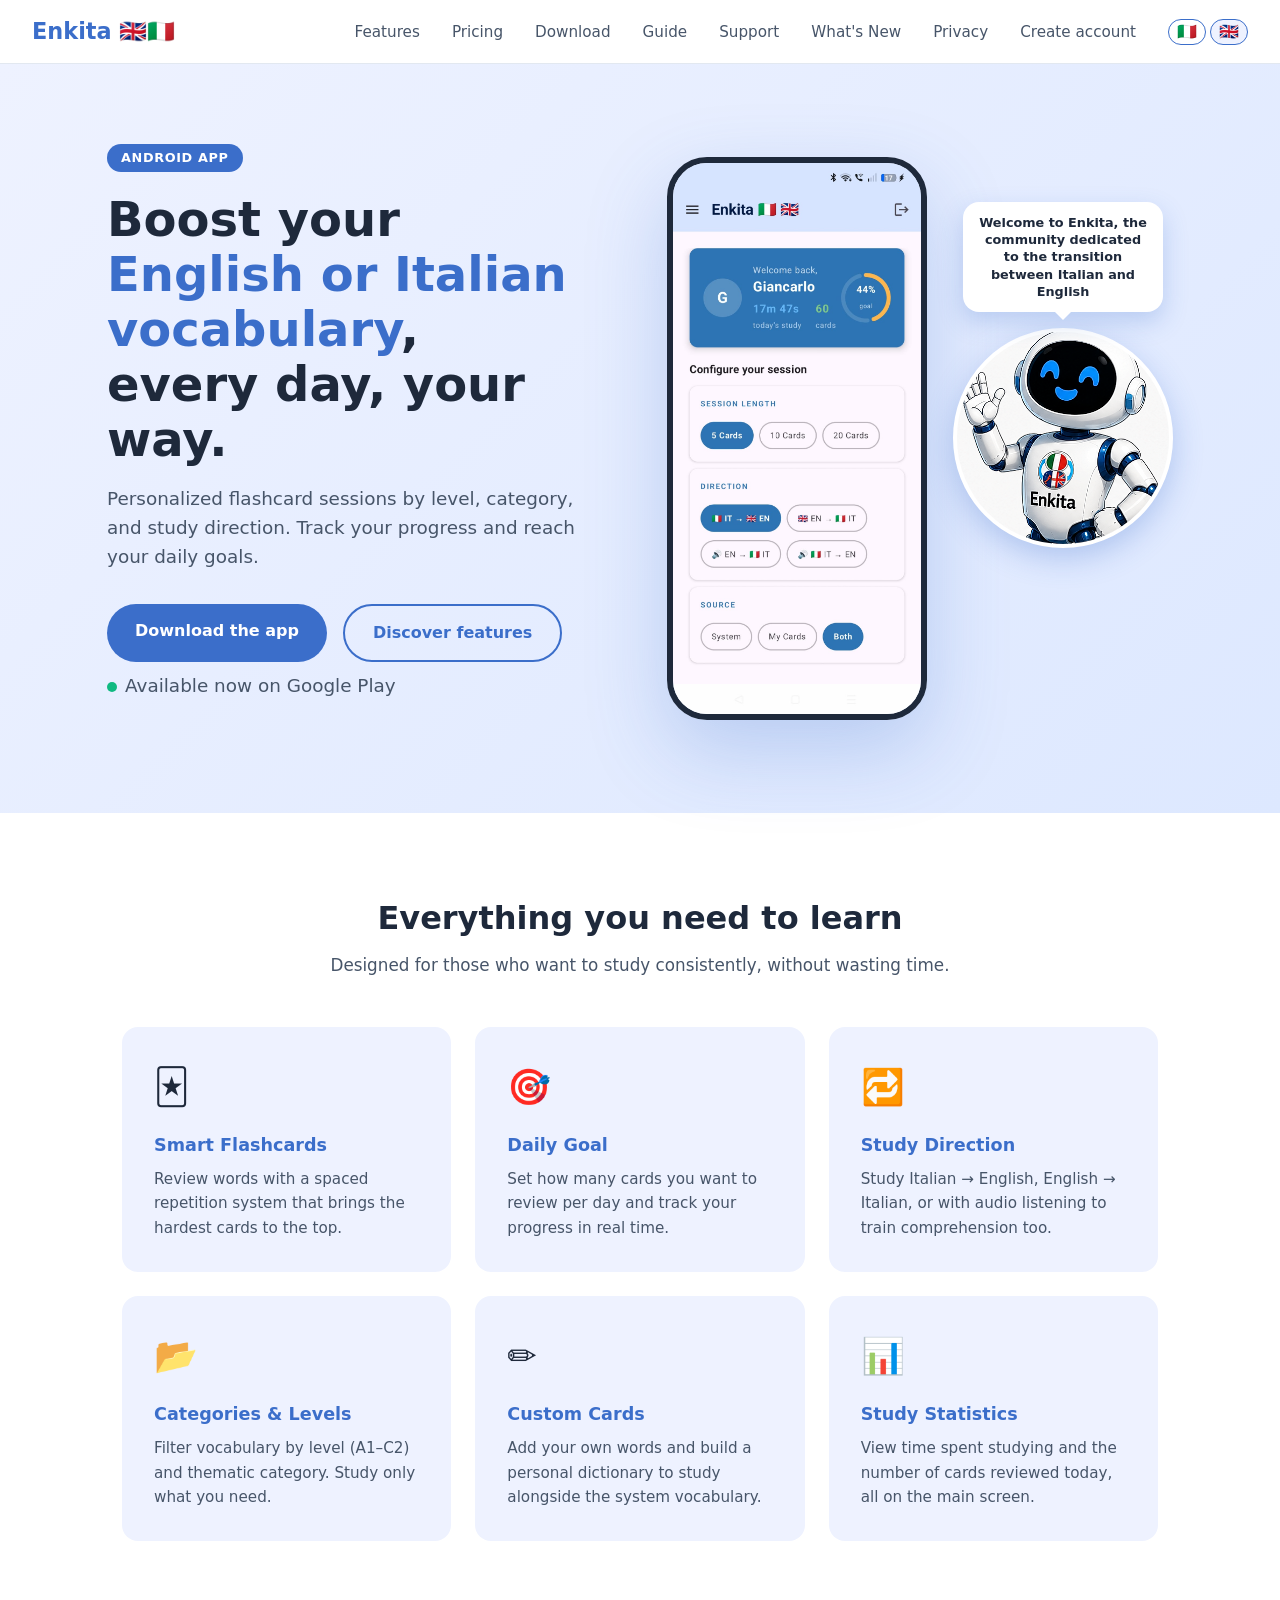
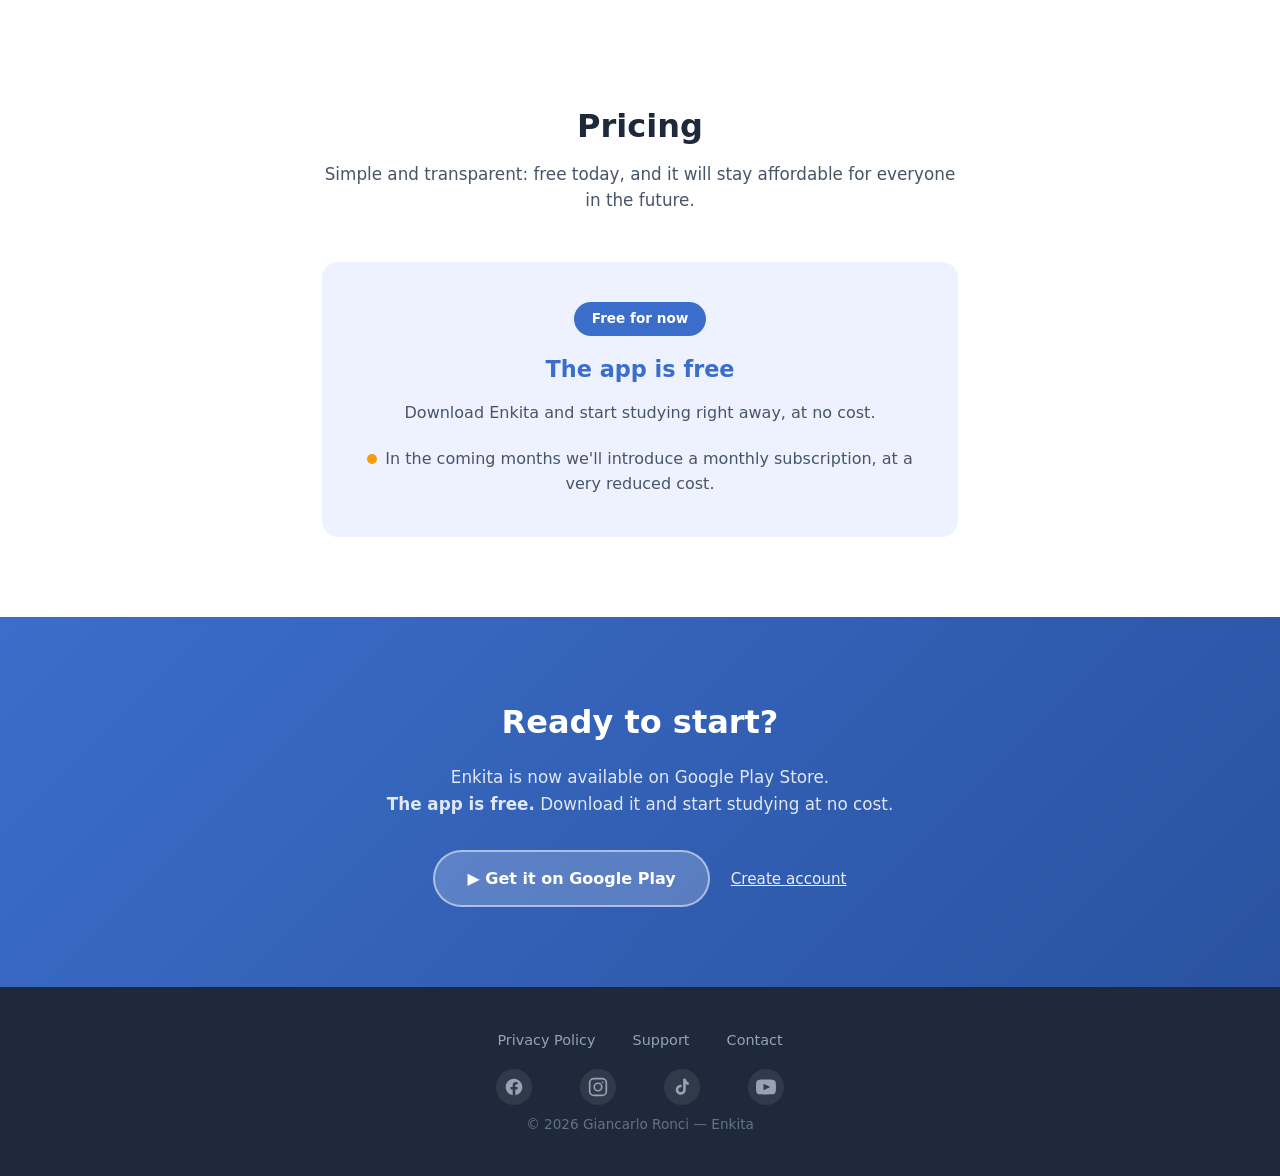
==== index.html @ 78b0d0b7 "Add welcome speech bubble to the hero mascot Gives the mascot a speech bubble introducing Enkita as " ====
<!DOCTYPE html>
<html lang="en" data-title-key="index.title" data-meta-key="index.meta">
<head>
  <meta charset="UTF-8" />
  <meta name="viewport" content="width=device-width, initial-scale=1.0" />
  <title>Enkita — Learn English or Italian with Flash Cards</title>
  <meta name="description" content="Enkita is the app to learn English with personalized flashcard sessions. Choose level, categories, and study direction." />
  <link rel="icon" type="image/png" sizes="32x32" href="images/favicon-32x32.png" />
  <link rel="icon" type="image/png" sizes="16x16" href="images/favicon-16x16.png" />
  <link rel="apple-touch-icon" sizes="180x180" href="images/apple-touch-icon.png" />
  <link rel="stylesheet" href="css/style.css?v=6" />
</head>
<body>

  <nav>
    <a class="nav-logo" href="index.html">Enkita 🇬🇧🇮🇹</a>
    <ul class="nav-links">
      <li><a href="#features" data-i18n="nav.features">Features</a></li>
      <li><a href="#pricing" data-i18n="nav.pricing">Pricing</a></li>
      <li><a href="#download" data-i18n="nav.download">Download</a></li>
      <li><a href="guide.html" data-i18n="nav.guide">Guide</a></li>
      <li><a href="support.html" data-i18n="nav.support">Support</a></li>
      <li><a href="whats-new.html" data-i18n="nav.whatsnew">What's New</a></li>
      <li><a href="privacy-policy.html" data-i18n="nav.privacy">Privacy</a></li>
      <li><a href="signup.html" data-i18n="nav.signup">Create account</a></li>
      <li class="nav-lang">
        <button class="lang-btn" data-lang="it" onclick="setLang('it')">🇮🇹</button>
        <button class="lang-btn" data-lang="en" onclick="setLang('en')">🇬🇧</button>
      </li>
    </ul>
  </nav>

  <!-- HERO -->
  <section class="hero">
    <div class="hero-text">
      <span class="hero-badge" data-i18n="hero.badge">Android App</span>
      <h1 data-i18n-html="hero.h1">Boost your<br /><span>English or Italian vocabulary</span>,<br />every day, your way.</h1>
      <p data-i18n="hero.p">Personalized flashcard sessions by level, category, and study direction. Track your progress and reach your daily goals.</p>
      <div class="hero-buttons">
        <a href="https://play.google.com/store/apps/details?id=it.parloenglish.app" target="_blank" rel="noopener" class="btn-primary" data-i18n="hero.btn.primary">Download the app</a>
        <a href="#features" class="btn-secondary" data-i18n="hero.btn.secondary">Discover features</a>
      </div>
      <p class="coming-soon-label"><span class="green-dot"></span><span data-i18n="hero.available-now">Available now on Google Play</span></p>
    </div>
    <div class="hero-image">
      <div class="phone-frame">
        <img src="images/screenshot1_en.jpeg" data-i18n-alt="hero.img.alt" data-i18n-src="hero.img.src" alt="Enkita screenshot — main screen" />
      </div>
      <div class="mascot-hero">
        <div class="mascot-bubble" data-i18n="hero.mascot.bubble">Benvenuto in Enkita, la community dedicata alla transizione tra Italiano e Inglese</div>
        <div class="mascot-circle">
          <img src="images/mascot-wave.png?v=3" alt="Enkita mascot waving" />
        </div>
      </div>
    </div>
  </section>

  <!-- FEATURES -->
  <section class="features" id="features">
    <h2 class="section-title" data-i18n="features.title">Everything you need to learn</h2>
    <p class="section-sub" data-i18n="features.sub">Designed for those who want to study consistently, without wasting time.</p>
    <div class="features-grid">
      <div class="feature-card">
        <div class="feature-icon">🃏</div>
        <h3 data-i18n="feature.1.h3">Smart Flashcards</h3>
        <p data-i18n="feature.1.p">Review words with a spaced repetition system that brings the hardest cards to the top.</p>
      </div>
      <div class="feature-card">
        <div class="feature-icon">🎯</div>
        <h3 data-i18n="feature.2.h3">Daily Goal</h3>
        <p data-i18n="feature.2.p">Set how many cards you want to review per day and track your progress in real time.</p>
      </div>
      <div class="feature-card">
        <div class="feature-icon">🔁</div>
        <h3 data-i18n="feature.3.h3">Study Direction</h3>
        <p data-i18n="feature.3.p">Study Italian → English, English → Italian, or with audio listening to train comprehension too.</p>
      </div>
      <div class="feature-card">
        <div class="feature-icon">📂</div>
        <h3 data-i18n="feature.4.h3">Categories & Levels</h3>
        <p data-i18n="feature.4.p">Filter vocabulary by level (A1–C2) and thematic category. Study only what you need.</p>
      </div>
      <div class="feature-card">
        <div class="feature-icon">✏️</div>
        <h3 data-i18n="feature.5.h3">Custom Cards</h3>
        <p data-i18n="feature.5.p">Add your own words and build a personal dictionary to study alongside the system vocabulary.</p>
      </div>
      <div class="feature-card">
        <div class="feature-icon">📊</div>
        <h3 data-i18n="feature.6.h3">Study Statistics</h3>
        <p data-i18n="feature.6.p">View time spent studying and the number of cards reviewed today, all on the main screen.</p>
      </div>
    </div>
  </section>

  <!-- PRICING -->
  <section class="pricing" id="pricing">
    <h2 class="section-title" data-i18n="pricing.title">Pricing</h2>
    <p class="section-sub" data-i18n="pricing.sub">Simple and transparent: free today, and it will stay affordable for everyone in the future.</p>
    <div class="pricing-card">
      <span class="pricing-badge" data-i18n="pricing.badge">Free for now</span>
      <h3 data-i18n="pricing.h3">The app is free</h3>
      <p data-i18n="pricing.p1">Download Enkita and start studying right away, at no cost.</p>
      <p class="pricing-note"><span class="orange-dot"></span><span data-i18n="pricing.p2">In the coming months we'll introduce a monthly subscription, at a very reduced cost.</span></p>
    </div>
  </section>

  <!-- DOWNLOAD -->
  <section class="download" id="download">
    <h2 data-i18n="download.h2">Ready to start?</h2>
    <p data-i18n-html="download.p">Enkita is now available on Google Play Store.<br />
    <strong>The app is free.</strong> Download it and start studying at no cost.</p>
    <a href="https://play.google.com/store/apps/details?id=it.parloenglish.app" target="_blank" rel="noopener" class="store-badge" data-i18n="download.badge">▶️ Get it on Google Play</a>
    <a href="signup.html" class="download-signup-link" data-i18n="nav.signup">Create account</a>
  </section>

  <!-- FOOTER -->
  <footer>
    <div class="footer-links">
      <a href="privacy-policy.html">Privacy Policy</a>
      <a href="support.html" data-i18n="footer.support">Support</a>
      <a href="mailto:info@enkita.app" data-i18n="footer.contact">Contact</a>
    </div>
    <div class="footer-social">
      <a class="social-icon" href="https://www.facebook.com/enkita.cards" target="_blank" rel="noopener" aria-label="Facebook">
        <svg width="20" height="20" viewBox="0 0 24 24" fill="currentColor" aria-hidden="true"><path d="M22 12.06C22 6.53 17.52 2.04 12 2.04S2 6.53 2 12.06c0 5 3.66 9.13 8.44 9.88v-6.99h-2.54v-2.89h2.54V9.85c0-2.51 1.49-3.89 3.77-3.89 1.09 0 2.24.2 2.24.2v2.46h-1.26c-1.24 0-1.63.77-1.63 1.56v1.88h2.78l-.44 2.89h-2.34V21.94C18.34 21.19 22 17.06 22 12.06z"/></svg>
      </a>
      <a class="social-icon" href="https://www.instagram.com/enkita.app/" target="_blank" rel="noopener" aria-label="Instagram">
        <svg width="20" height="20" viewBox="0 0 24 24" fill="none" stroke="currentColor" stroke-width="2" aria-hidden="true"><rect x="2" y="2" width="20" height="20" rx="5"/><circle cx="12" cy="12" r="4.5"/><circle cx="17.5" cy="6.5" r="1" fill="currentColor" stroke="none"/></svg>
      </a>
      <a class="social-icon" href="https://www.tiktok.com/@enkita.app" target="_blank" rel="noopener" aria-label="TikTok">
        <svg width="20" height="20" viewBox="0 0 24 24" fill="currentColor" aria-hidden="true"><path d="M16.5 2c.3 2.1 1.6 3.8 3.5 4.4v3.1c-1.4-.1-2.6-.5-3.5-1.2v6.9c0 3.3-2.7 6-6 6s-6-2.7-6-6 2.7-6 6-6c.4 0 .7 0 1 .1v3.2c-.3-.1-.6-.2-1-.2-1.6 0-2.9 1.3-2.9 2.9s1.3 2.9 2.9 2.9 2.9-1.3 2.9-2.9V2h3.1z"/></svg>
      </a>
      <a class="social-icon" href="https://www.youtube.com/@EnkitaApp" target="_blank" rel="noopener" aria-label="YouTube">
        <svg width="20" height="20" viewBox="0 0 24 24" fill="currentColor" aria-hidden="true"><path fill-rule="evenodd" d="M19.615 3.184c-3.604-.246-11.631-.245-15.23 0-3.897.266-4.356 2.62-4.385 8.816.029 6.185.484 8.549 4.385 8.816 3.6.245 11.626.246 15.23 0 3.897-.266 4.356-2.62 4.385-8.816-.029-6.185-.484-8.549-4.385-8.816zm-10.615 12.816v-8l8 3.993-8 4.007z"/></svg>
      </a>
    </div>
    <p class="footer-copy">© 2026 Giancarlo Ronci — Enkita</p>
  </footer>

  <script src="js/i18n.js"></script>
</body>
</html>
---- css/style.css ----
* {
  margin: 0;
  padding: 0;
  box-sizing: border-box;
}

:root {
  --blue-primary: #3B6ECA;
  --blue-dark: #2A52A0;
  --blue-light: #EEF2FF;
  --orange: #F59E0B;
  --green: #10B981;
  --text-dark: #1E293B;
  --text-mid: #475569;
  --text-light: #94A3B8;
  --white: #ffffff;
  --radius: 16px;
}

body {
  font-family: 'Segoe UI', system-ui, -apple-system, sans-serif;
  color: var(--text-dark);
  background: var(--white);
  line-height: 1.6;
}

/* NAV */
nav {
  background: var(--white);
  border-bottom: 1px solid #E2E8F0;
  padding: 0 2rem;
  position: sticky;
  top: 0;
  z-index: 100;
  display: flex;
  align-items: center;
  justify-content: space-between;
  height: 64px;
}

.nav-logo {
  font-size: 1.4rem;
  font-weight: 700;
  color: var(--blue-primary);
  text-decoration: none;
}

.nav-links {
  display: flex;
  gap: 2rem;
  list-style: none;
}

.nav-links a {
  text-decoration: none;
  color: var(--text-mid);
  font-size: 0.95rem;
  transition: color 0.2s;
}

.nav-links a:hover {
  color: var(--blue-primary);
}

/* HERO */
.hero {
  background: linear-gradient(135deg, var(--blue-light) 0%, #dde8ff 100%);
  padding: 80px 2rem;
  display: flex;
  align-items: center;
  justify-content: center;
  gap: 60px;
  flex-wrap: wrap;
}

.hero-text {
  max-width: 500px;
}

.hero-badge {
  display: inline-block;
  background: var(--blue-primary);
  color: var(--white);
  font-size: 0.8rem;
  font-weight: 600;
  padding: 4px 14px;
  border-radius: 100px;
  margin-bottom: 1.2rem;
  letter-spacing: 0.05em;
  text-transform: uppercase;
}

.hero h1 {
  font-size: 3rem;
  font-weight: 800;
  line-height: 1.15;
  color: var(--text-dark);
  margin-bottom: 1rem;
}

.hero h1 span {
  color: var(--blue-primary);
}

.hero p {
  font-size: 1.15rem;
  color: var(--text-mid);
  margin-bottom: 2rem;
}

.hero-buttons {
  display: flex;
  gap: 1rem;
  flex-wrap: wrap;
}

.btn-primary {
  background: var(--blue-primary);
  color: var(--white);
  padding: 14px 28px;
  border-radius: 100px;
  font-size: 1rem;
  font-weight: 600;
  text-decoration: none;
  transition: background 0.2s, transform 0.2s;
  display: inline-block;
}

.btn-primary:hover {
  background: var(--blue-dark);
  transform: translateY(-2px);
}

.btn-secondary {
  background: transparent;
  color: var(--blue-primary);
  padding: 14px 28px;
  border-radius: 100px;
  font-size: 1rem;
  font-weight: 600;
  text-decoration: none;
  border: 2px solid var(--blue-primary);
  transition: all 0.2s;
  display: inline-block;
}

.btn-secondary:hover {
  background: var(--blue-primary);
  color: var(--white);
}

.coming-soon-label {
  font-size: 0.8rem;
  color: var(--text-light);
  margin-top: 0.6rem;
}

/* PHONE MOCKUP */
.hero-image {
  position: relative;
  padding-right: 246px;
}

/* MASCOT */
.mascot-hero {
  position: absolute;
  top: 50%;
  right: 0;
  transform: translateY(-50%);
  width: 220px;
  height: 220px;
}

.mascot-circle {
  width: 100%;
  height: 100%;
  border-radius: 50%;
  background: var(--white);
  border: 4px solid var(--white);
  box-shadow: 0 10px 30px rgba(59, 110, 202, 0.3);
  overflow: hidden;
}

.mascot-bubble {
  position: absolute;
  bottom: 100%;
  left: 50%;
  transform: translateX(-50%);
  margin-bottom: 16px;
  width: 200px;
  background: var(--white);
  color: var(--text-dark);
  font-size: 0.8rem;
  font-weight: 600;
  line-height: 1.35;
  text-align: center;
  padding: 12px 16px;
  border-radius: 16px;
  box-shadow: 0 10px 24px rgba(59, 110, 202, 0.25);
}

.mascot-bubble::after {
  content: '';
  position: absolute;
  top: 100%;
  left: 50%;
  transform: translateX(-50%);
  width: 0;
  height: 0;
  border: 8px solid transparent;
  border-top-color: var(--white);
}

.mascot-hero img {
  width: 100%;
  height: 100%;
  object-fit: cover;
  object-position: center 12%;
  display: block;
  image-rendering: -webkit-optimize-contrast;
}

.footer-mascot {
  width: 56px;
  height: 56px;
  border-radius: 50%;
  overflow: hidden;
  margin: 0 auto 1rem;
  background: var(--white);
}

.footer-mascot img {
  width: 100%;
  height: 100%;
  object-fit: cover;
  object-position: center 8%;
  display: block;
}

.phone-frame {
  width: 260px;
  border-radius: 40px;
  box-shadow: 0 30px 80px rgba(59, 110, 202, 0.25);
  overflow: hidden;
  border: 6px solid var(--text-dark);
}

.phone-frame img {
  width: 100%;
  display: block;
}

/* FEATURES */
.features {
  padding: 80px 2rem;
  max-width: 1100px;
  margin: 0 auto;
}

.section-title {
  text-align: center;
  font-size: 2rem;
  font-weight: 700;
  margin-bottom: 0.5rem;
}

.section-sub {
  text-align: center;
  color: var(--text-mid);
  margin-bottom: 3rem;
  font-size: 1.05rem;
}

.features-grid {
  display: grid;
  grid-template-columns: repeat(auto-fit, minmax(260px, 1fr));
  gap: 1.5rem;
}

.feature-card {
  background: var(--blue-light);
  border-radius: var(--radius);
  padding: 2rem;
  transition: transform 0.2s, box-shadow 0.2s;
}

.feature-card:hover {
  transform: translateY(-4px);
  box-shadow: 0 10px 30px rgba(59, 110, 202, 0.12);
}

.feature-icon {
  font-size: 2.2rem;
  margin-bottom: 1rem;
}

.feature-card h3 {
  font-size: 1.1rem;
  font-weight: 700;
  margin-bottom: 0.5rem;
  color: var(--blue-primary);
}

.feature-card p {
  color: var(--text-mid);
  font-size: 0.95rem;
}

/* DOWNLOAD */
.download {
  background: linear-gradient(135deg, var(--blue-primary), var(--blue-dark));
  color: var(--white);
  padding: 80px 2rem;
  text-align: center;
}

.download h2 {
  font-size: 2rem;
  font-weight: 700;
  margin-bottom: 1rem;
}

.download p {
  opacity: 0.85;
  margin-bottom: 2rem;
  font-size: 1.05rem;
}

.store-badge {
  display: inline-block;
  background: rgba(255,255,255,0.2);
  border: 2px solid rgba(255,255,255,0.5);
  color: var(--white);
  padding: 14px 32px;
  border-radius: 100px;
  font-size: 1rem;
  font-weight: 600;
  text-decoration: none;
  transition: background 0.2s;
}

.store-badge:hover {
  background: rgba(255,255,255,0.32);
}

.orange-dot {
  display: inline-block;
  width: 10px;
  height: 10px;
  background: var(--orange);
  border-radius: 50%;
  margin-right: 8px;
  animation: pulse 1.5s infinite;
}

.green-dot {
  display: inline-block;
  width: 10px;
  height: 10px;
  background: var(--green);
  border-radius: 50%;
  margin-right: 8px;
}

@keyframes pulse {
  0%, 100% { opacity: 1; }
  50% { opacity: 0.4; }
}

/* PRICING */
.pricing {
  padding: 80px 2rem;
  max-width: 700px;
  margin: 0 auto;
}

.pricing-card {
  background: var(--blue-light);
  border-radius: var(--radius);
  padding: 2.5rem;
  text-align: center;
}

.pricing-badge {
  display: inline-block;
  background: var(--blue-primary);
  color: var(--white);
  padding: 6px 18px;
  border-radius: 100px;
  font-size: 0.85rem;
  font-weight: 600;
  margin-bottom: 1rem;
}

.pricing-card h3 {
  font-size: 1.4rem;
  font-weight: 700;
  color: var(--blue-primary);
  margin-bottom: 0.75rem;
}

.pricing-card p {
  color: var(--text-mid);
  font-size: 1rem;
}

.pricing-note {
  margin-top: 1.25rem;
  font-size: 0.95rem;
  color: var(--text-mid);
}

/* FOOTER */
footer {
  background: var(--text-dark);
  color: var(--text-light);
  padding: 2.5rem 2rem;
  text-align: center;
}

footer a {
  color: var(--text-light);
  text-decoration: none;
  margin: 0 1rem;
  font-size: 0.9rem;
  transition: color 0.2s;
}

footer a:hover {
  color: var(--white);
}

.footer-links {
  margin-bottom: 1rem;
}

.footer-social {
  display: flex;
  justify-content: center;
  gap: 1rem;
  margin-bottom: 0.6rem;
}

.social-icon {
  display: inline-flex;
  align-items: center;
  justify-content: center;
  width: 36px;
  height: 36px;
  border-radius: 50%;
  background: rgba(255, 255, 255, 0.08);
  color: var(--text-light);
  transition: background 0.2s, color 0.2s;
}

a.social-icon:hover {
  background: rgba(255, 255, 255, 0.18);
  color: var(--white);
}

.social-icon.disabled {
  opacity: 0.4;
  cursor: default;
}

.social-soon-note {
  font-size: 0.8rem;
  opacity: 0.6;
  margin-bottom: 1rem;
}

.footer-copy {
  font-size: 0.85rem;
  opacity: 0.6;
}

/* LANGUAGE SWITCHER (nav) */
.nav-lang {
  display: flex;
  gap: 4px;
  align-items: center;
}

.nav-lang .lang-btn {
  padding: 4px 8px;
  border-radius: 100px;
  border: 1.5px solid var(--blue-primary);
  background: transparent;
  font-size: 1rem;
  cursor: pointer;
  transition: background 0.2s;
  line-height: 1;
}

.nav-lang .lang-btn.active,
.nav-lang .lang-btn:hover {
  background: var(--blue-light);
}

/* RESPONSIVE */
@media (max-width: 768px) {
  .hero {
    padding: 60px 1.5rem;
    text-align: center;
    flex-direction: column;
  }

  .hero h1 {
    font-size: 2.2rem;
  }

  .hero-buttons {
    justify-content: center;
  }

  .nav-links {
    display: none;
  }

  .phone-frame {
    width: 220px;
  }

  .hero-image {
    padding-right: 0;
    padding-bottom: 156px;
  }

  .mascot-hero {
    width: 140px;
    height: 140px;
    top: auto;
    bottom: 0;
    right: auto;
    left: 50%;
    transform: translateX(-50%);
  }

  .mascot-bubble {
    width: 170px;
    font-size: 0.75rem;
  }
}

/* PRIVACY / SUPPORT PAGES */
.page-header {
  background: var(--blue-light);
  padding: 60px 2rem 40px;
  text-align: center;
}

.page-header h1 {
  font-size: 2.2rem;
  font-weight: 800;
  color: var(--text-dark);
}

.page-header p {
  color: var(--text-mid);
  margin-top: 0.5rem;
}

.page-content {
  max-width: 800px;
  margin: 0 auto;
  padding: 60px 2rem;
}

.page-content h2 {
  font-size: 1.4rem;
  font-weight: 700;
  color: var(--blue-primary);
  margin-top: 2.5rem;
  margin-bottom: 0.75rem;
  padding-bottom: 0.4rem;
  border-bottom: 2px solid var(--blue-light);
}

.page-content h3 {
  font-size: 1.1rem;
  font-weight: 600;
  margin-top: 1.5rem;
  margin-bottom: 0.5rem;
}

.page-content p, .page-content li {
  color: var(--text-mid);
  margin-bottom: 0.75rem;
}

.page-content ul {
  padding-left: 1.5rem;
}

.page-content table {
  width: 100%;
  border-collapse: collapse;
  margin: 1rem 0;
  font-size: 0.95rem;
}

.page-content th {
  background: var(--blue-light);
  color: var(--blue-primary);
  font-weight: 600;
  padding: 10px 14px;
  text-align: left;
}

.page-content td {
  padding: 10px 14px;
  border-bottom: 1px solid #E2E8F0;
  color: var(--text-mid);
}

.lang-toggle {
  display: flex;
  gap: 1rem;
  margin-bottom: 2rem;
}

.lang-btn {
  padding: 8px 20px;
  border-radius: 100px;
  border: 2px solid var(--blue-primary);
  background: transparent;
  color: var(--blue-primary);
  font-size: 0.9rem;
  font-weight: 600;
  cursor: pointer;
  transition: all 0.2s;
}

.lang-btn.active, .lang-btn:hover {
  background: var(--blue-primary);
  color: var(--white);
}

.lang-section { display: none; }
.lang-section.active { display: block; }

/* REDIRECT PAGE (download-android-app.html) */
.redirect {
  min-height: calc(100vh - 64px - 130px);
  display: flex;
  align-items: center;
  justify-content: center;
  background: linear-gradient(135deg, var(--blue-light) 0%, #dde8ff 100%);
  padding: 60px 2rem;
}

.redirect-card {
  background: var(--white);
  border-radius: var(--radius);
  padding: 3rem 2.5rem;
  max-width: 480px;
  text-align: center;
  box-shadow: 0 20px 60px rgba(59, 110, 202, 0.15);
}

.redirect-card h1 {
  font-size: 1.6rem;
  font-weight: 800;
  margin: 1.25rem 0 0.75rem;
  color: var(--text-dark);
}

.redirect-card p {
  color: var(--text-mid);
  margin-bottom: 1.75rem;
}

.spinner {
  width: 42px;
  height: 42px;
  margin: 1rem auto 0;
  border: 4px solid var(--blue-light);
  border-top-color: var(--blue-primary);
  border-radius: 50%;
  animation: spin 0.8s linear infinite;
}

@keyframes spin {
  to { transform: rotate(360deg); }
}

/* WHAT'S NEW PAGE */
.changelog-entry {
  margin-bottom: 1.75rem;
  padding-bottom: 1.5rem;
  border-bottom: 1px solid #E2E8F0;
}

.changelog-entry:last-child {
  border-bottom: none;
}

.changelog-entry-head {
  display: flex;
  justify-content: space-between;
  align-items: baseline;
  flex-wrap: wrap;
  gap: 0.5rem;
  margin-bottom: 0.5rem;
}

.changelog-version {
  font-size: 1.1rem;
  font-weight: 700;
  color: var(--blue-primary);
}

.changelog-date {
  font-size: 0.9rem;
  color: var(--text-mid);
}

/* DOWNLOAD CTA (signup link) */
.download-signup-link {
  display: inline-block;
  margin-left: 1rem;
  color: var(--white);
  text-decoration: underline;
  font-size: 0.95rem;
  opacity: 0.9;
}

.download-signup-link:hover {
  opacity: 1;
}

/* SIGNUP FORM */
.auth-form {
  max-width: 420px;
  margin: 0 auto;
}

.form-field {
  margin-bottom: 1.25rem;
}

.form-field label {
  display: block;
  font-weight: 600;
  font-size: 0.9rem;
  color: var(--text-dark);
  margin-bottom: 0.4rem;
}

.form-field input {
  width: 100%;
  padding: 12px 14px;
  border: 1.5px solid #E2E8F0;
  border-radius: 10px;
  font-size: 1rem;
  font-family: inherit;
  color: var(--text-dark);
  background: var(--white);
  transition: border-color 0.2s;
}

.form-field input:focus {
  outline: none;
  border-color: var(--blue-primary);
}

.form-hint {
  display: block;
  font-size: 0.8rem;
  color: var(--text-light);
  margin-top: 0.4rem;
}

.auth-form > .form-hint {
  text-align: center;
  margin-top: 1.5rem;
}

.auth-form .btn-primary {
  width: 100%;
  border: none;
  cursor: pointer;
  font-family: inherit;
}

.auth-form .btn-primary:disabled {
  opacity: 0.6;
  cursor: default;
}

.form-message {
  padding: 12px 14px;
  border-radius: 10px;
  font-size: 0.9rem;
  margin-bottom: 1.25rem;
}

.form-message-error {
  background: #FEF2F2;
  color: #B91C1C;
}

.form-message-success {
  background: #ECFDF5;
  color: #047857;
}

.auth-success {
  max-width: 420px;
  margin: 0 auto;
  text-align: center;
  background: var(--blue-light);
  border-radius: var(--radius);
  padding: 2rem;
}

.auth-success h2 {
  color: var(--blue-primary);
  margin-bottom: 0.75rem;
}
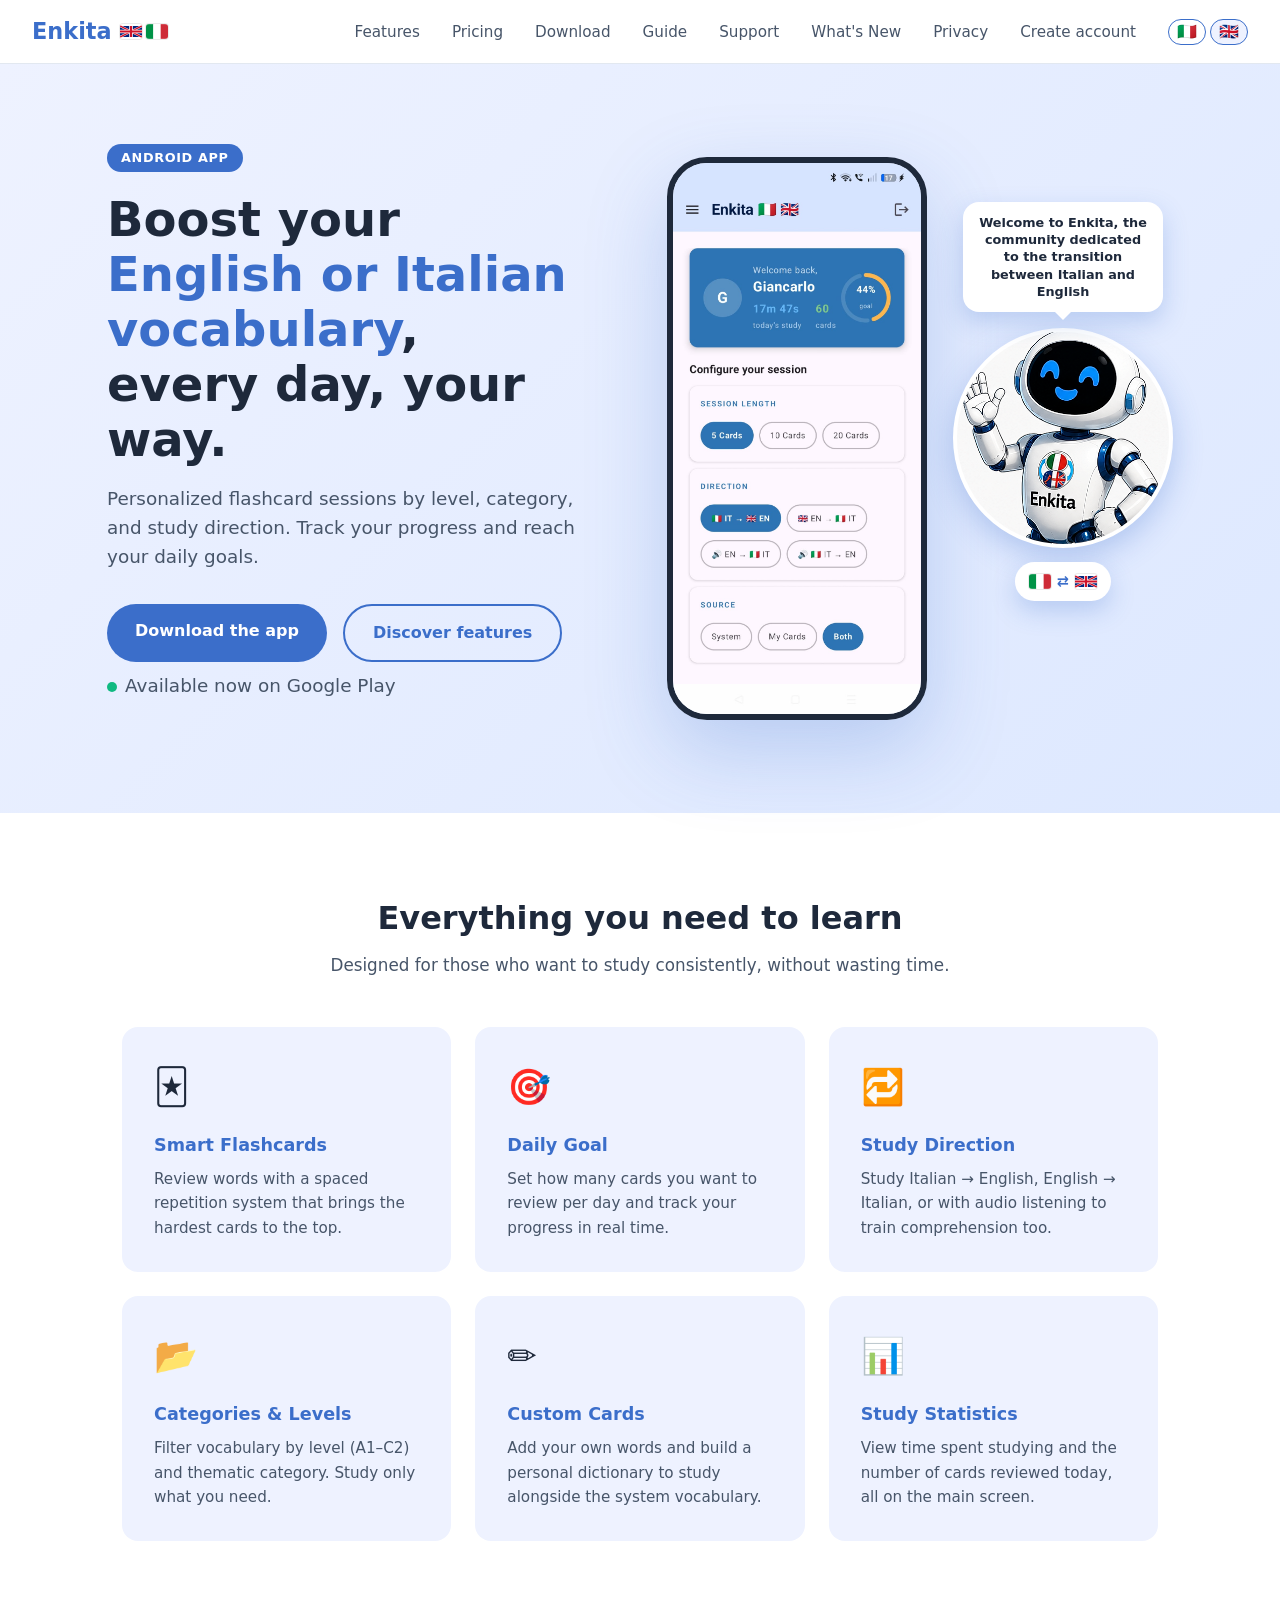
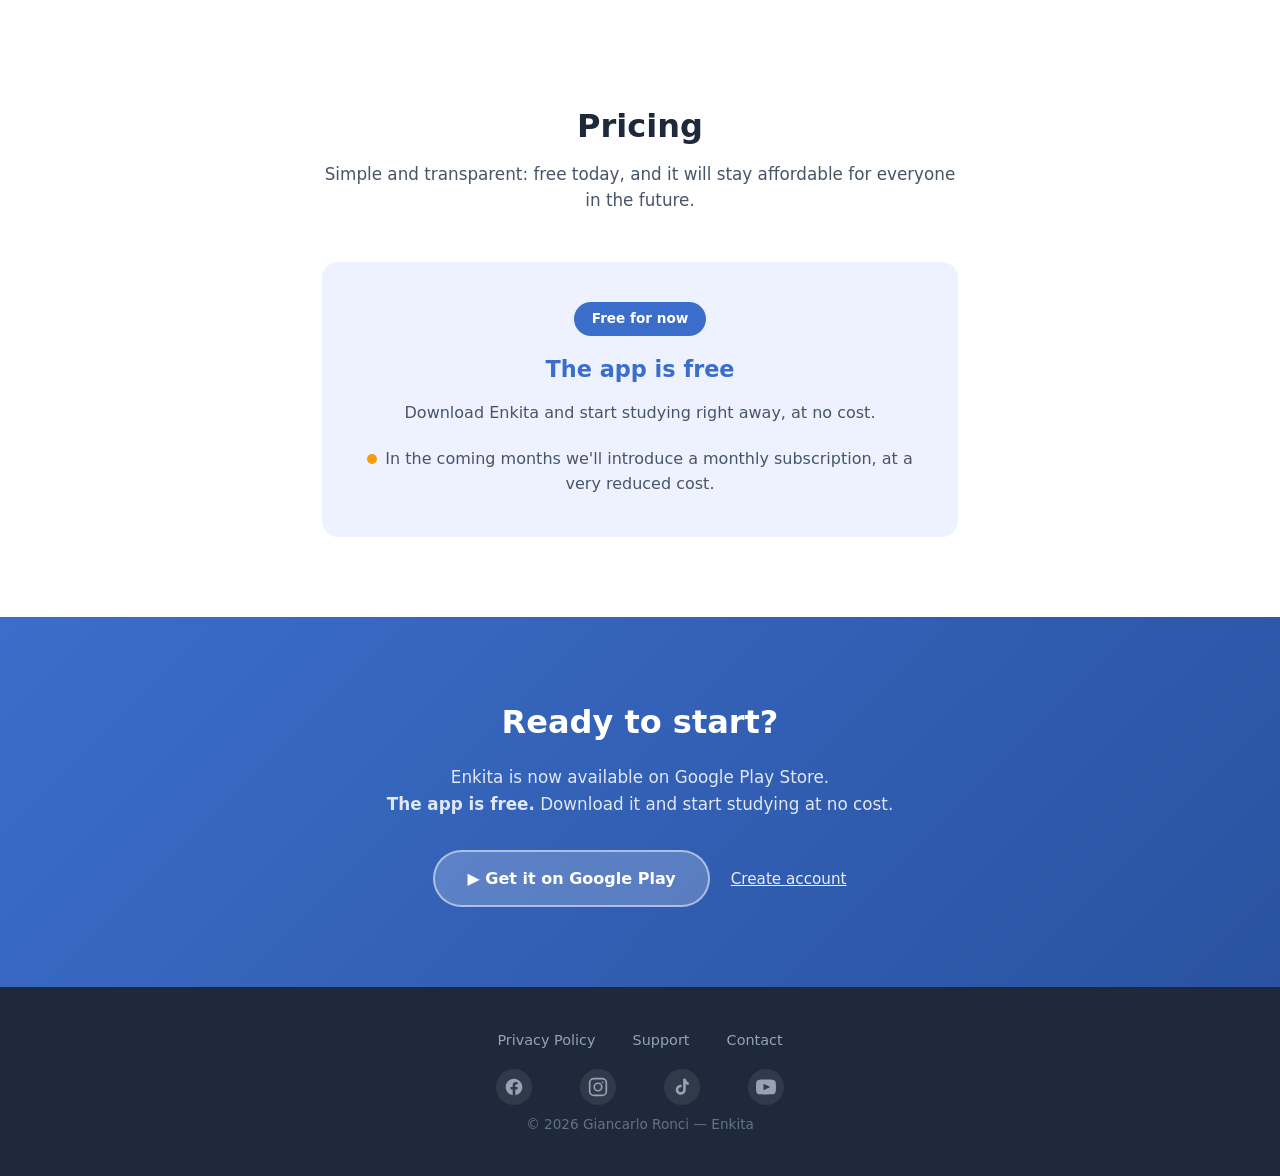
==== commit 5d14ae12: "Add IT/EN language badge to hero mascot and fix flag rendering Adds a swap badge below the hero masc" ====
--- a/index.html
+++ b/index.html
@@ -13,7 +13,23 @@
 <body>
 
   <nav>
-    <a class="nav-logo" href="index.html">Enkita 🇬🇧🇮🇹</a>
+    <a class="nav-logo" href="index.html">
+      Enkita
+      <span class="nav-logo-flags">
+        <svg class="flag-icon" viewBox="0 0 60 30" xmlns="http://www.w3.org/2000/svg">
+          <rect width="60" height="30" fill="#00247d" />
+          <path d="M0,0 L60,30 M60,0 L0,30" stroke="#fff" stroke-width="6" />
+          <path d="M0,0 L24,12 M60,0 L36,12 M0,30 L24,18 M60,30 L36,18" stroke="#cf142b" stroke-width="4" />
+          <path d="M30,0 V30 M0,15 H60" stroke="#fff" stroke-width="10" />
+          <path d="M30,0 V30 M0,15 H60" stroke="#cf142b" stroke-width="6" />
+        </svg>
+        <svg class="flag-icon" viewBox="0 0 30 20" xmlns="http://www.w3.org/2000/svg">
+          <rect width="10" height="20" fill="#009246" />
+          <rect x="10" width="10" height="20" fill="#fff" />
+          <rect x="20" width="10" height="20" fill="#ce2b37" />
+        </svg>
+      </span>
+    </a>
     <ul class="nav-links">
       <li><a href="#features" data-i18n="nav.features">Features</a></li>
       <li><a href="#pricing" data-i18n="nav.pricing">Pricing</a></li>
@@ -50,6 +66,21 @@
         <div class="mascot-bubble" data-i18n="hero.mascot.bubble">Benvenuto in Enkita, la community dedicata alla transizione tra Italiano e Inglese</div>
         <div class="mascot-circle">
           <img src="images/mascot-wave.png?v=3" alt="Enkita mascot waving" />
+        </div>
+        <div class="mascot-lang-badge" aria-hidden="true">
+          <svg class="flag-icon" viewBox="0 0 30 20" xmlns="http://www.w3.org/2000/svg">
+            <rect width="10" height="20" fill="#009246" />
+            <rect x="10" width="10" height="20" fill="#fff" />
+            <rect x="20" width="10" height="20" fill="#ce2b37" />
+          </svg>
+          <span class="swap-arrow">⇄</span>
+          <svg class="flag-icon" viewBox="0 0 60 30" xmlns="http://www.w3.org/2000/svg">
+            <rect width="60" height="30" fill="#00247d" />
+            <path d="M0,0 L60,30 M60,0 L0,30" stroke="#fff" stroke-width="6" />
+            <path d="M0,0 L24,12 M60,0 L36,12 M0,30 L24,18 M60,30 L36,18" stroke="#cf142b" stroke-width="4" />
+            <path d="M30,0 V30 M0,15 H60" stroke="#fff" stroke-width="10" />
+            <path d="M30,0 V30 M0,15 H60" stroke="#cf142b" stroke-width="6" />
+          </svg>
         </div>
       </div>
     </div>
--- a/css/style.css
+++ b/css/style.css
@@ -43,6 +43,14 @@
   font-weight: 700;
   color: var(--blue-primary);
   text-decoration: none;
+  display: inline-flex;
+  align-items: center;
+  gap: 8px;
+}
+
+.nav-logo-flags {
+  display: inline-flex;
+  gap: 4px;
 }
 
 .nav-links {
@@ -211,6 +219,37 @@
   border-top-color: var(--white);
 }
 
+.mascot-lang-badge {
+  position: absolute;
+  top: 100%;
+  left: 50%;
+  transform: translateX(-50%);
+  margin-top: 14px;
+  display: flex;
+  align-items: center;
+  gap: 6px;
+  background: var(--white);
+  padding: 8px 14px;
+  border-radius: 100px;
+  box-shadow: 0 10px 24px rgba(59, 110, 202, 0.25);
+  font-size: 1.15rem;
+  white-space: nowrap;
+}
+
+.mascot-lang-badge .swap-arrow {
+  font-size: 0.9rem;
+  font-weight: 700;
+  color: var(--blue-primary);
+}
+
+.flag-icon {
+  width: 22px;
+  height: 15px;
+  border-radius: 3px;
+  box-shadow: 0 0 0 1px rgba(0, 0, 0, 0.08);
+  display: block;
+}
+
 .mascot-hero img {
   width: 100%;
   height: 100%;
@@ -523,14 +562,14 @@
 
   .hero-image {
     padding-right: 0;
-    padding-bottom: 156px;
+    padding-bottom: 206px;
   }
 
   .mascot-hero {
     width: 140px;
     height: 140px;
     top: auto;
-    bottom: 0;
+    bottom: 50px;
     right: auto;
     left: 50%;
     transform: translateX(-50%);
@@ -539,6 +578,11 @@
   .mascot-bubble {
     width: 170px;
     font-size: 0.75rem;
+  }
+
+  .mascot-lang-badge {
+    font-size: 1rem;
+    padding: 6px 12px;
   }
 }
 
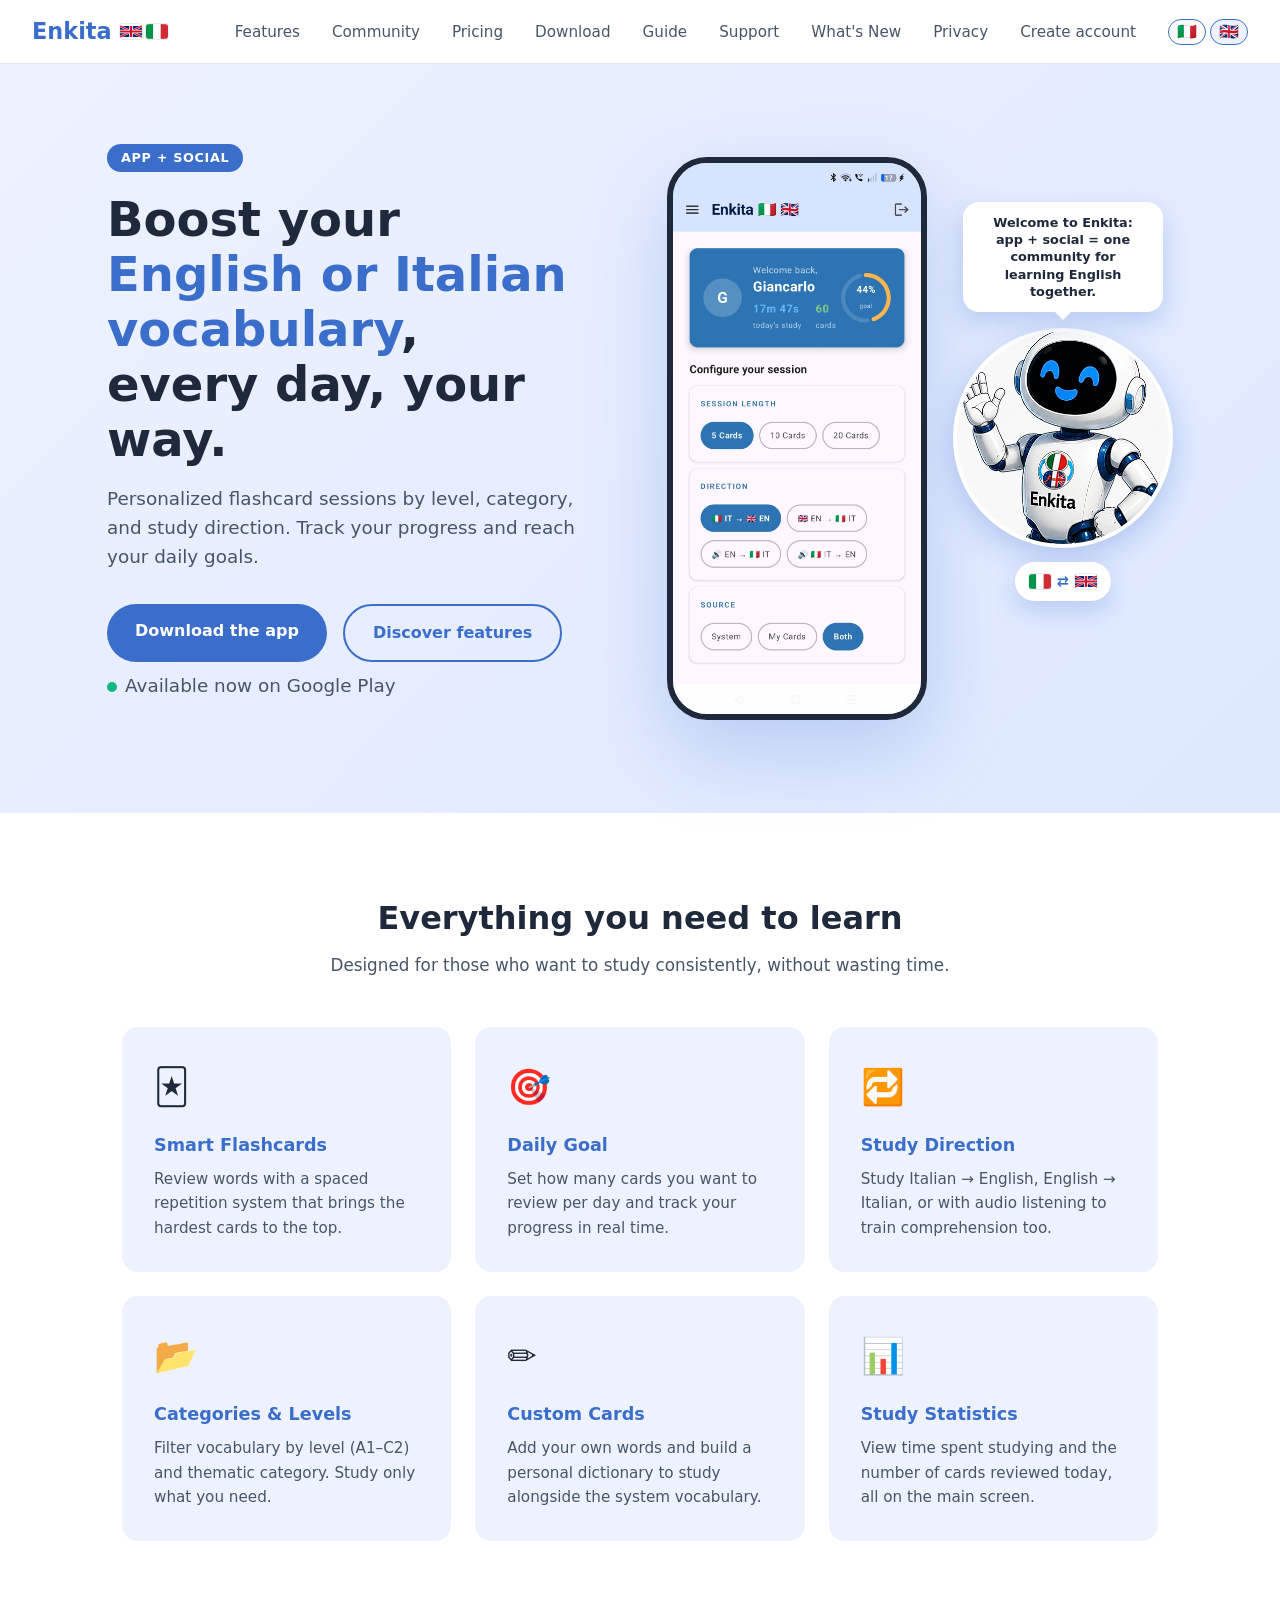
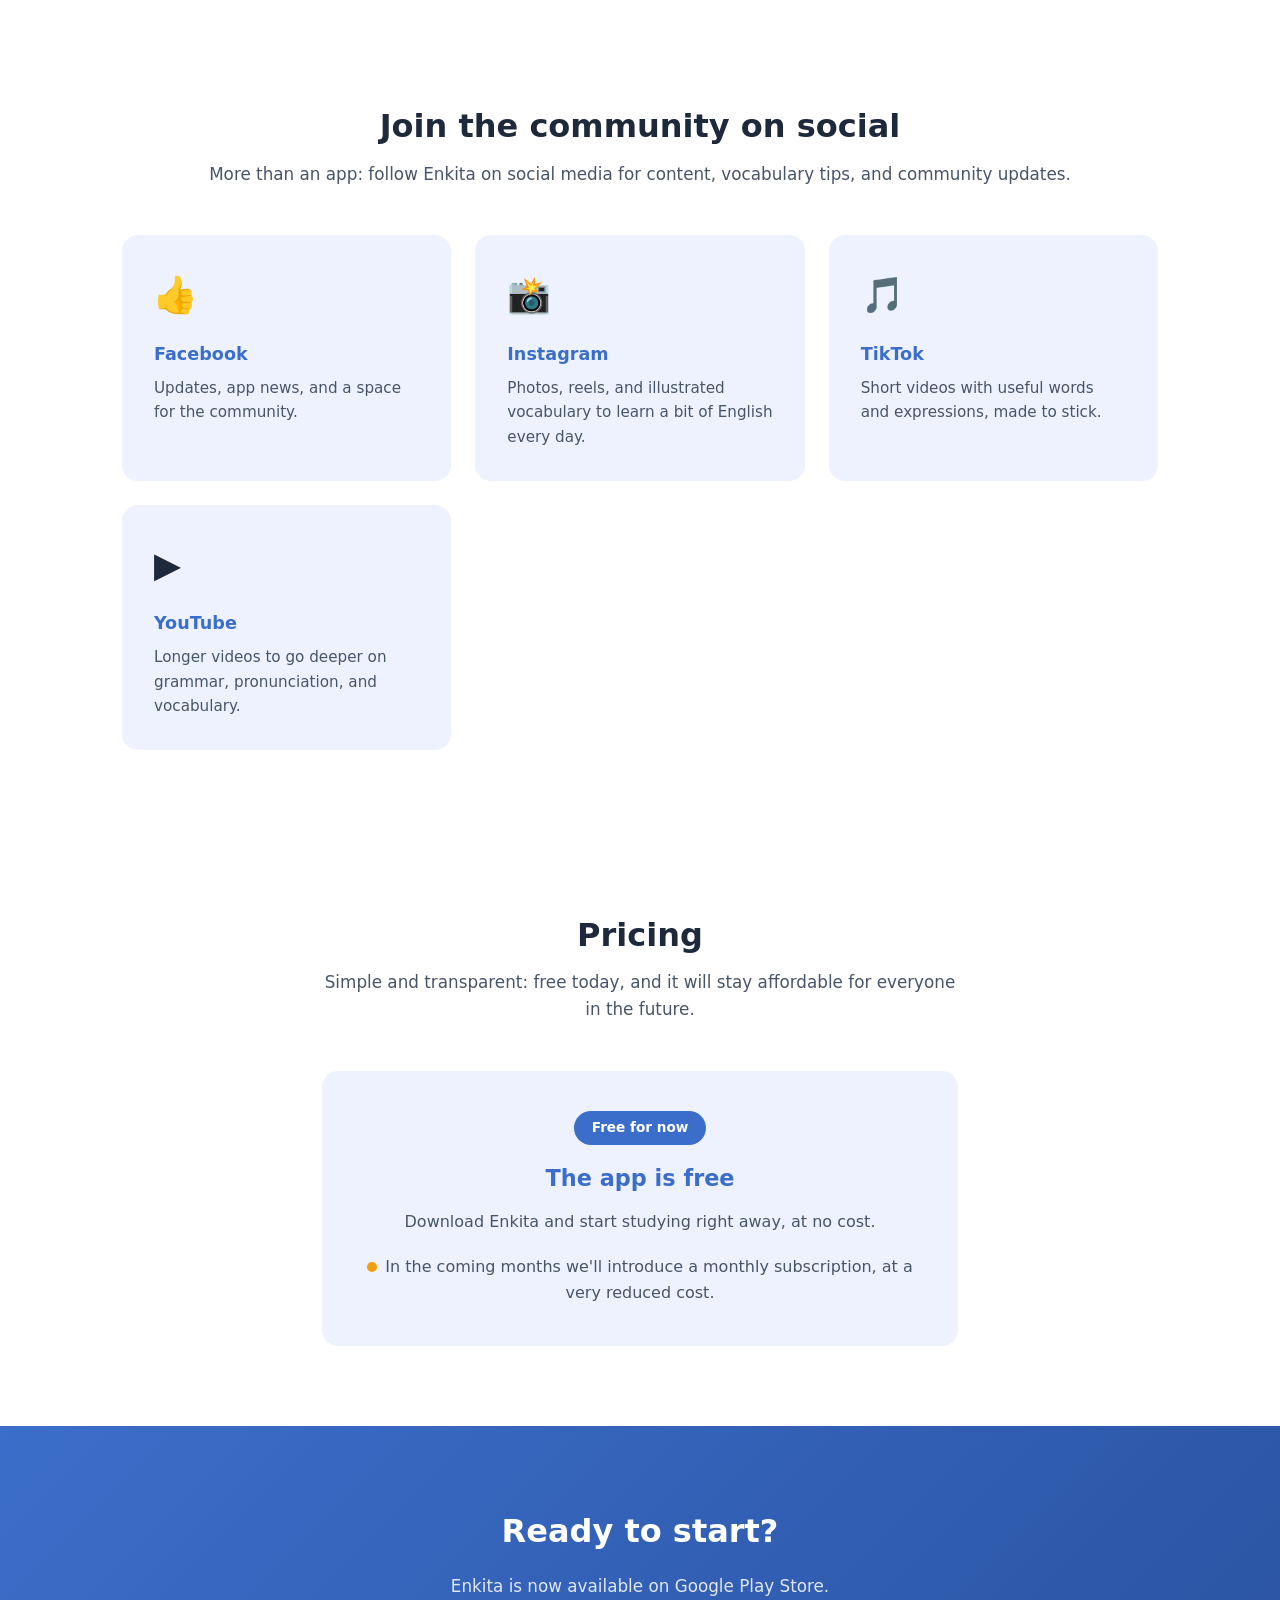
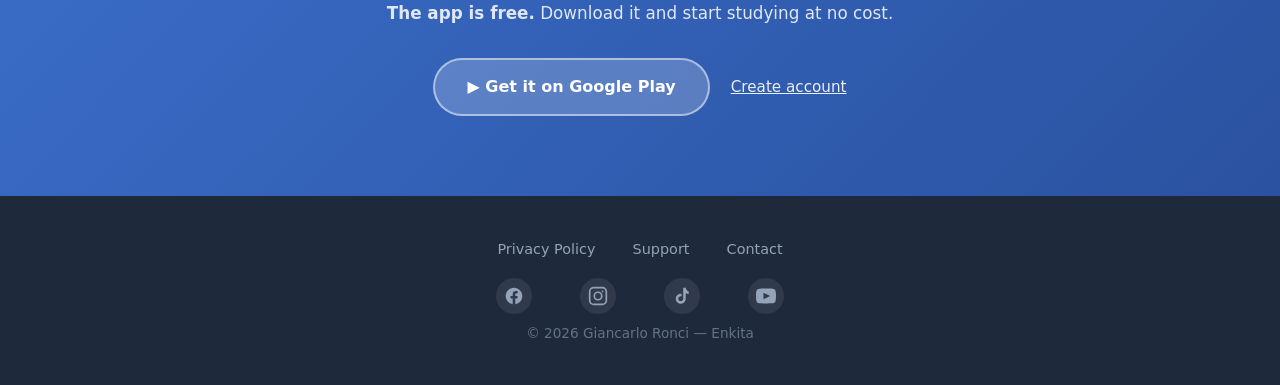
==== commit a83bfc37: "Reposition home as app + social community Update hero badge and mascot copy to frame Enkita as app +" ====
--- a/index.html
+++ b/index.html
@@ -32,6 +32,7 @@
     </a>
     <ul class="nav-links">
       <li><a href="#features" data-i18n="nav.features">Features</a></li>
+      <li><a href="#community" data-i18n="nav.community">Community</a></li>
       <li><a href="#pricing" data-i18n="nav.pricing">Pricing</a></li>
       <li><a href="#download" data-i18n="nav.download">Download</a></li>
       <li><a href="guide.html" data-i18n="nav.guide">Guide</a></li>
@@ -124,6 +125,34 @@
     </div>
   </section>
 
+  <!-- COMMUNITY -->
+  <section class="features" id="community">
+    <h2 class="section-title" data-i18n="community.title">Join the community on social</h2>
+    <p class="section-sub" data-i18n="community.sub">More than an app: follow Enkita on social media for content, vocabulary tips, and community updates.</p>
+    <div class="features-grid">
+      <a class="feature-card" href="https://www.facebook.com/enkita.cards" target="_blank" rel="noopener">
+        <div class="feature-icon">👍</div>
+        <h3 data-i18n="community.facebook.h3">Facebook</h3>
+        <p data-i18n="community.facebook.p">Updates, app news, and a space for the community.</p>
+      </a>
+      <a class="feature-card" href="https://www.instagram.com/enkita.app/" target="_blank" rel="noopener">
+        <div class="feature-icon">📸</div>
+        <h3 data-i18n="community.instagram.h3">Instagram</h3>
+        <p data-i18n="community.instagram.p">Photos, reels, and illustrated vocabulary to learn a bit of English every day.</p>
+      </a>
+      <a class="feature-card" href="https://www.tiktok.com/@enkita.app" target="_blank" rel="noopener">
+        <div class="feature-icon">🎵</div>
+        <h3 data-i18n="community.tiktok.h3">TikTok</h3>
+        <p data-i18n="community.tiktok.p">Short videos with useful words and expressions, made to stick.</p>
+      </a>
+      <a class="feature-card" href="https://www.youtube.com/@EnkitaApp" target="_blank" rel="noopener">
+        <div class="feature-icon">▶️</div>
+        <h3 data-i18n="community.youtube.h3">YouTube</h3>
+        <p data-i18n="community.youtube.p">Longer videos to go deeper on grammar, pronunciation, and vocabulary.</p>
+      </a>
+    </div>
+  </section>
+
   <!-- PRICING -->
   <section class="pricing" id="pricing">
     <h2 class="section-title" data-i18n="pricing.title">Pricing</h2>
--- a/css/style.css
+++ b/css/style.css
@@ -345,6 +345,12 @@
   font-size: 0.95rem;
 }
 
+a.feature-card {
+  text-decoration: none;
+  color: inherit;
+  cursor: pointer;
+}
+
 /* DOWNLOAD */
 .download {
   background: linear-gradient(135deg, var(--blue-primary), var(--blue-dark));
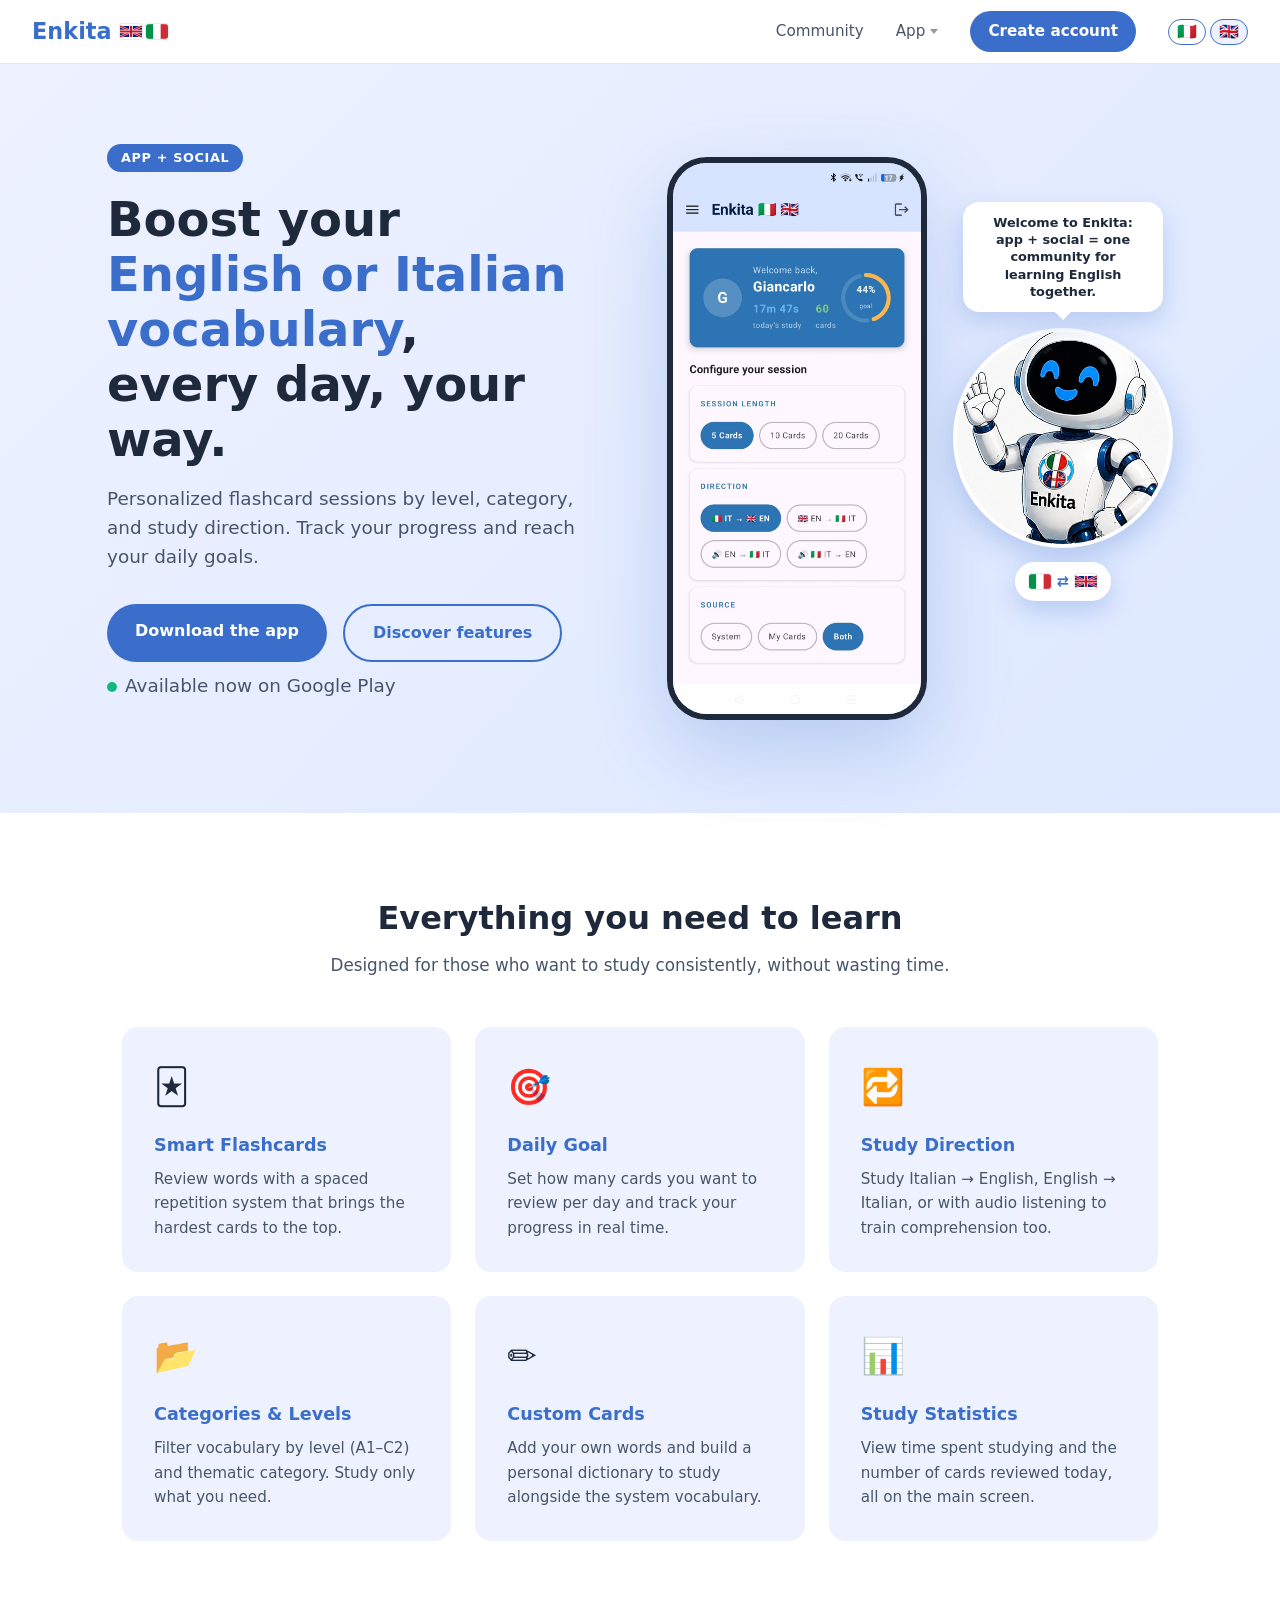
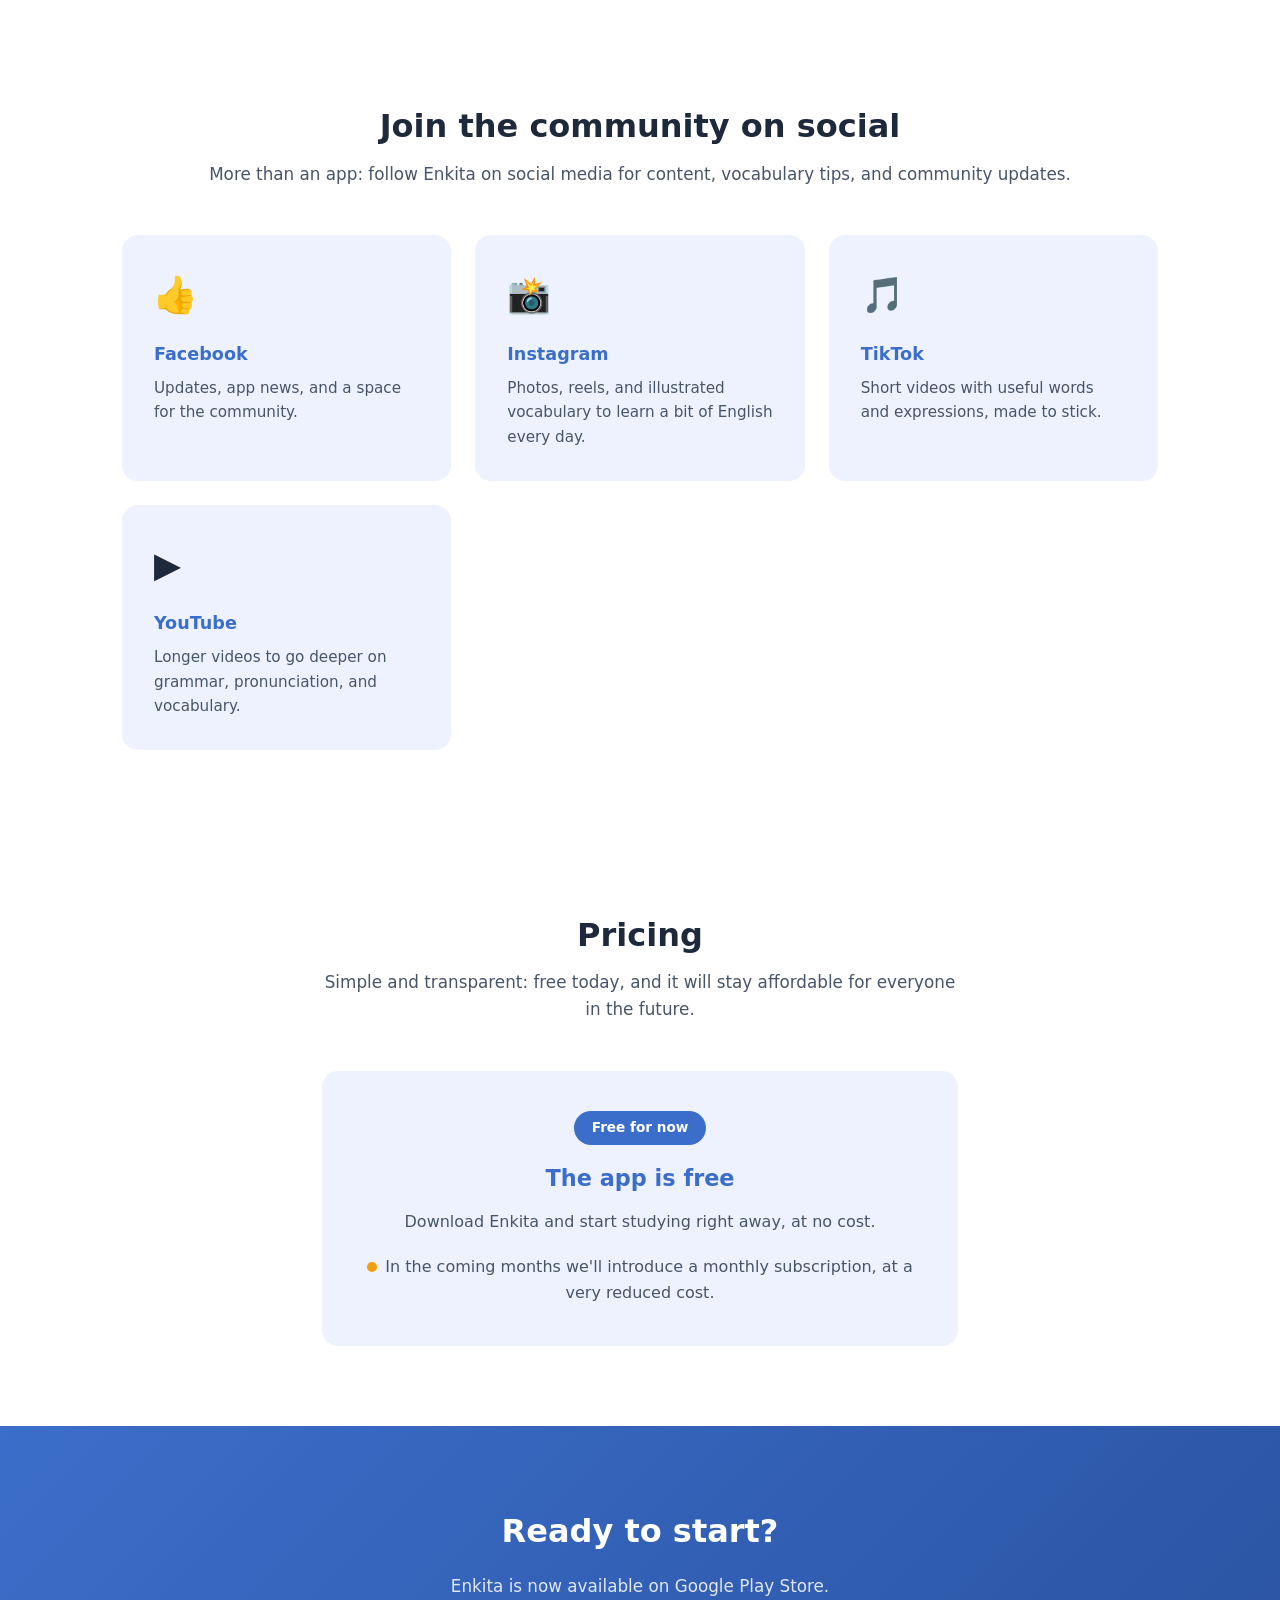
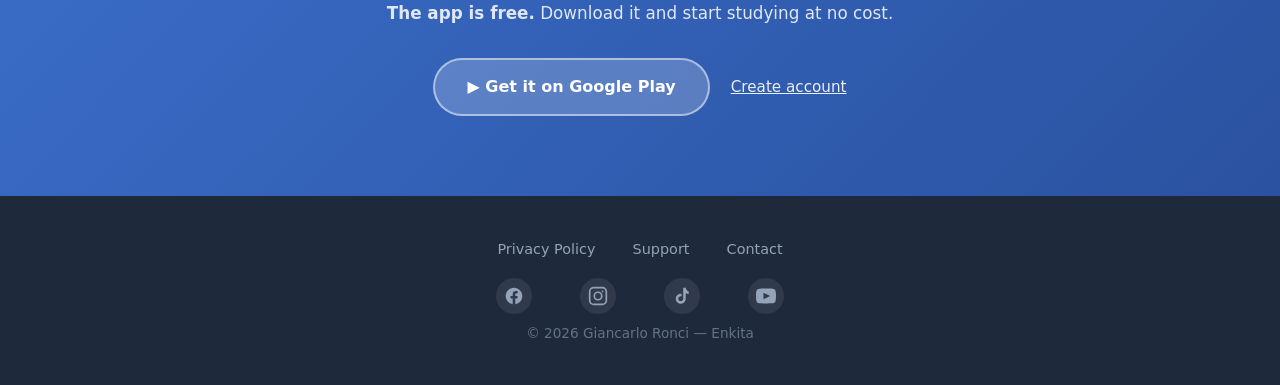
==== commit 8bb84235: "Split nav into Community / App dropdown Group app-only links (Features, Pricing, Download, Guide, Su" ====
--- a/index.html
+++ b/index.html
@@ -31,15 +31,19 @@
       </span>
     </a>
     <ul class="nav-links">
-      <li><a href="#features" data-i18n="nav.features">Features</a></li>
       <li><a href="#community" data-i18n="nav.community">Community</a></li>
-      <li><a href="#pricing" data-i18n="nav.pricing">Pricing</a></li>
-      <li><a href="#download" data-i18n="nav.download">Download</a></li>
-      <li><a href="guide.html" data-i18n="nav.guide">Guide</a></li>
-      <li><a href="support.html" data-i18n="nav.support">Support</a></li>
-      <li><a href="whats-new.html" data-i18n="nav.whatsnew">What's New</a></li>
-      <li><a href="privacy-policy.html" data-i18n="nav.privacy">Privacy</a></li>
-      <li><a href="signup.html" data-i18n="nav.signup">Create account</a></li>
+      <li class="nav-dropdown">
+        <button type="button" class="nav-dropdown-toggle" data-i18n="nav.app">App</button>
+        <ul class="nav-dropdown-menu">
+          <li><a href="#features" data-i18n="nav.features">Features</a></li>
+          <li><a href="#pricing" data-i18n="nav.pricing">Pricing</a></li>
+          <li><a href="#download" data-i18n="nav.download">Download</a></li>
+          <li><a href="guide.html" data-i18n="nav.guide">Guide</a></li>
+          <li><a href="support.html" data-i18n="nav.support">Support</a></li>
+          <li><a href="whats-new.html" data-i18n="nav.whatsnew">What's New</a></li>
+        </ul>
+      </li>
+      <li><a href="signup.html" class="nav-cta" data-i18n="nav.signup">Create account</a></li>
       <li class="nav-lang">
         <button class="lang-btn" data-lang="it" onclick="setLang('it')">🇮🇹</button>
         <button class="lang-btn" data-lang="en" onclick="setLang('en')">🇬🇧</button>
--- a/css/style.css
+++ b/css/style.css
@@ -70,6 +70,105 @@
   color: var(--blue-primary);
 }
 
+.nav-links > li {
+  display: flex;
+  align-items: center;
+}
+
+.nav-cta {
+  background: var(--blue-primary);
+  color: var(--white) !important;
+  padding: 8px 18px;
+  border-radius: 100px;
+  font-weight: 600;
+  transition: background 0.2s;
+}
+
+.nav-cta:hover {
+  background: var(--blue-dark);
+  color: var(--white) !important;
+}
+
+/* NAV DROPDOWN */
+.nav-dropdown {
+  position: relative;
+}
+
+.nav-dropdown-toggle {
+  background: none;
+  border: none;
+  font: inherit;
+  color: var(--text-mid);
+  font-size: 0.95rem;
+  cursor: pointer;
+  padding: 0;
+  display: inline-flex;
+  align-items: center;
+  gap: 5px;
+  transition: color 0.2s;
+}
+
+.nav-dropdown-toggle::after {
+  content: '';
+  width: 0;
+  height: 0;
+  border-left: 4px solid transparent;
+  border-right: 4px solid transparent;
+  border-top: 5px solid currentColor;
+  opacity: 0.6;
+}
+
+.nav-dropdown-toggle:hover,
+.nav-dropdown:hover .nav-dropdown-toggle,
+.nav-dropdown:focus-within .nav-dropdown-toggle {
+  color: var(--blue-primary);
+}
+
+.nav-dropdown-menu {
+  position: absolute;
+  top: 100%;
+  left: 50%;
+  transform: translateX(-50%) translateY(4px);
+  background: var(--white);
+  border: 1px solid #E2E8F0;
+  border-radius: 12px;
+  box-shadow: 0 12px 24px rgba(15, 23, 42, 0.1);
+  list-style: none;
+  min-width: 170px;
+  padding: 8px;
+  margin-top: 14px;
+  opacity: 0;
+  visibility: hidden;
+  transition: opacity 0.15s ease, transform 0.15s ease, visibility 0.15s;
+}
+
+.nav-dropdown-menu::before {
+  content: '';
+  position: absolute;
+  top: -14px;
+  left: 0;
+  right: 0;
+  height: 14px;
+}
+
+.nav-dropdown:hover .nav-dropdown-menu,
+.nav-dropdown:focus-within .nav-dropdown-menu {
+  opacity: 1;
+  visibility: visible;
+  transform: translateX(-50%) translateY(0);
+}
+
+.nav-dropdown-menu a {
+  display: block;
+  padding: 8px 12px;
+  border-radius: 8px;
+  white-space: nowrap;
+}
+
+.nav-dropdown-menu a:hover {
+  background: var(--blue-light);
+}
+
 /* HERO */
 .hero {
   background: linear-gradient(135deg, var(--blue-light) 0%, #dde8ff 100%);
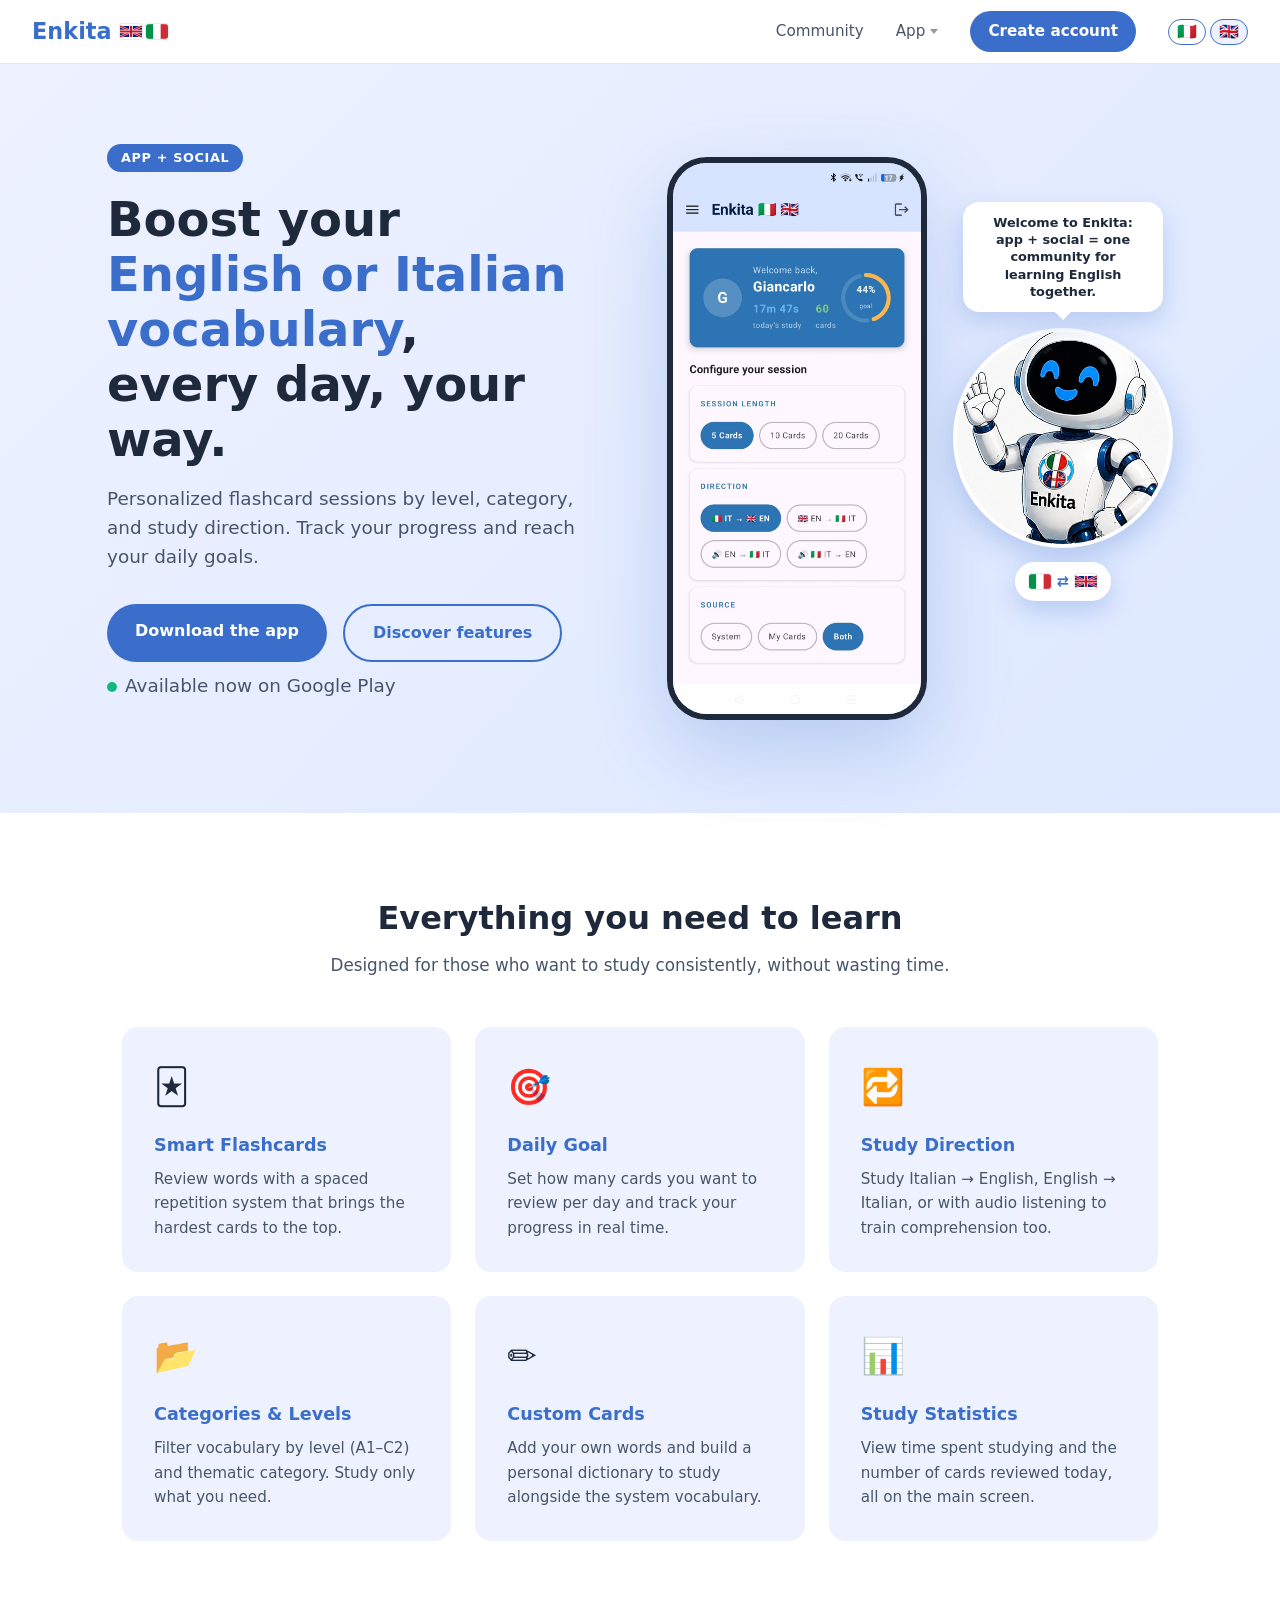
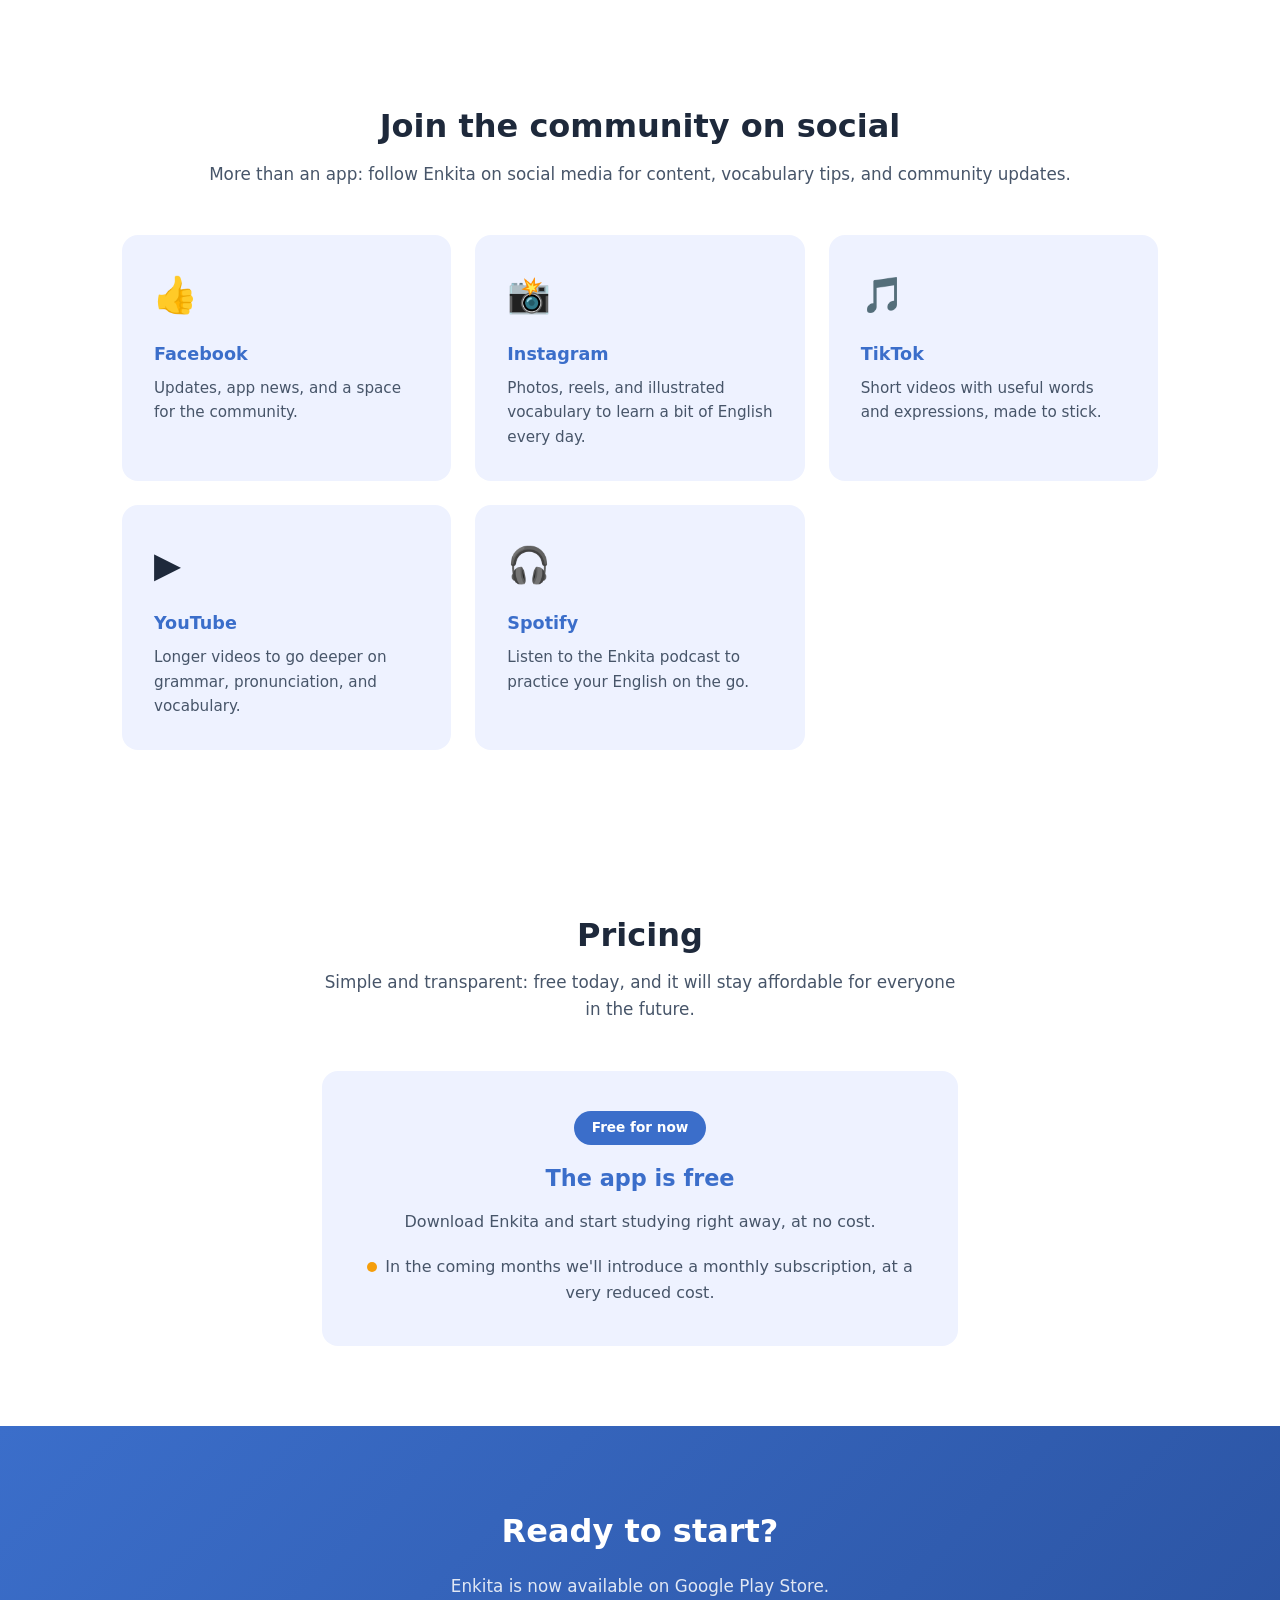
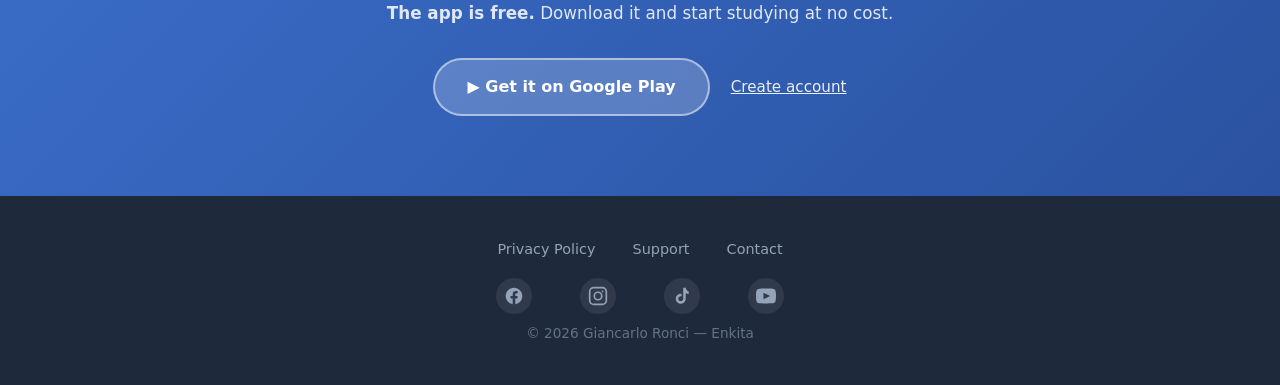
==== commit e43723eb: "Add Spotify podcast card to community section" ====
--- a/index.html
+++ b/index.html
@@ -8,7 +8,7 @@
   <link rel="icon" type="image/png" sizes="32x32" href="images/favicon-32x32.png" />
   <link rel="icon" type="image/png" sizes="16x16" href="images/favicon-16x16.png" />
   <link rel="apple-touch-icon" sizes="180x180" href="images/apple-touch-icon.png" />
-  <link rel="stylesheet" href="css/style.css?v=6" />
+  <link rel="stylesheet" href="css/style.css?v=7" />
 </head>
 <body>
 
@@ -154,6 +154,11 @@
         <h3 data-i18n="community.youtube.h3">YouTube</h3>
         <p data-i18n="community.youtube.p">Longer videos to go deeper on grammar, pronunciation, and vocabulary.</p>
       </a>
+      <a class="feature-card" href="https://open.spotify.com/show/76ZdFBOd5gxynrxCpDv35M" target="_blank" rel="noopener">
+        <div class="feature-icon">🎧</div>
+        <h3 data-i18n="community.spotify.h3">Spotify</h3>
+        <p data-i18n="community.spotify.p">Listen to the Enkita podcast to practice your English on the go.</p>
+      </a>
     </div>
   </section>
 
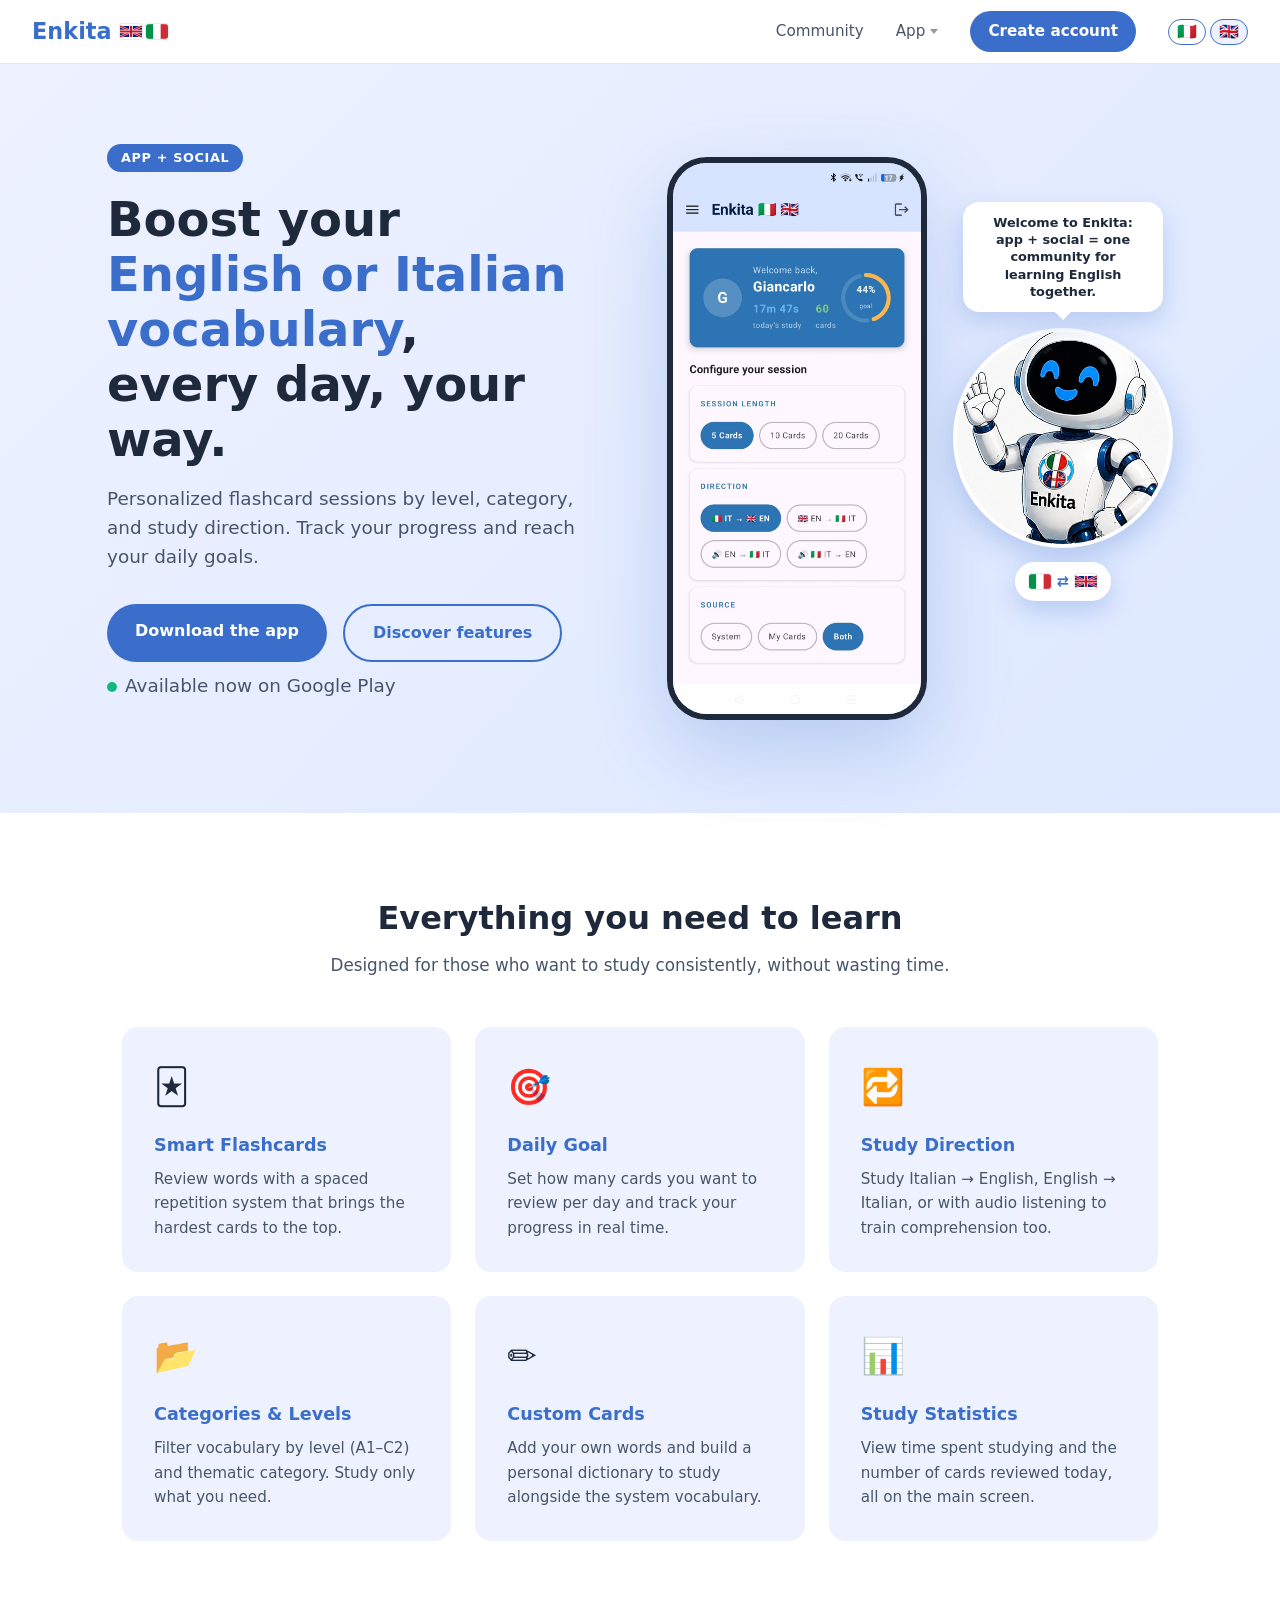
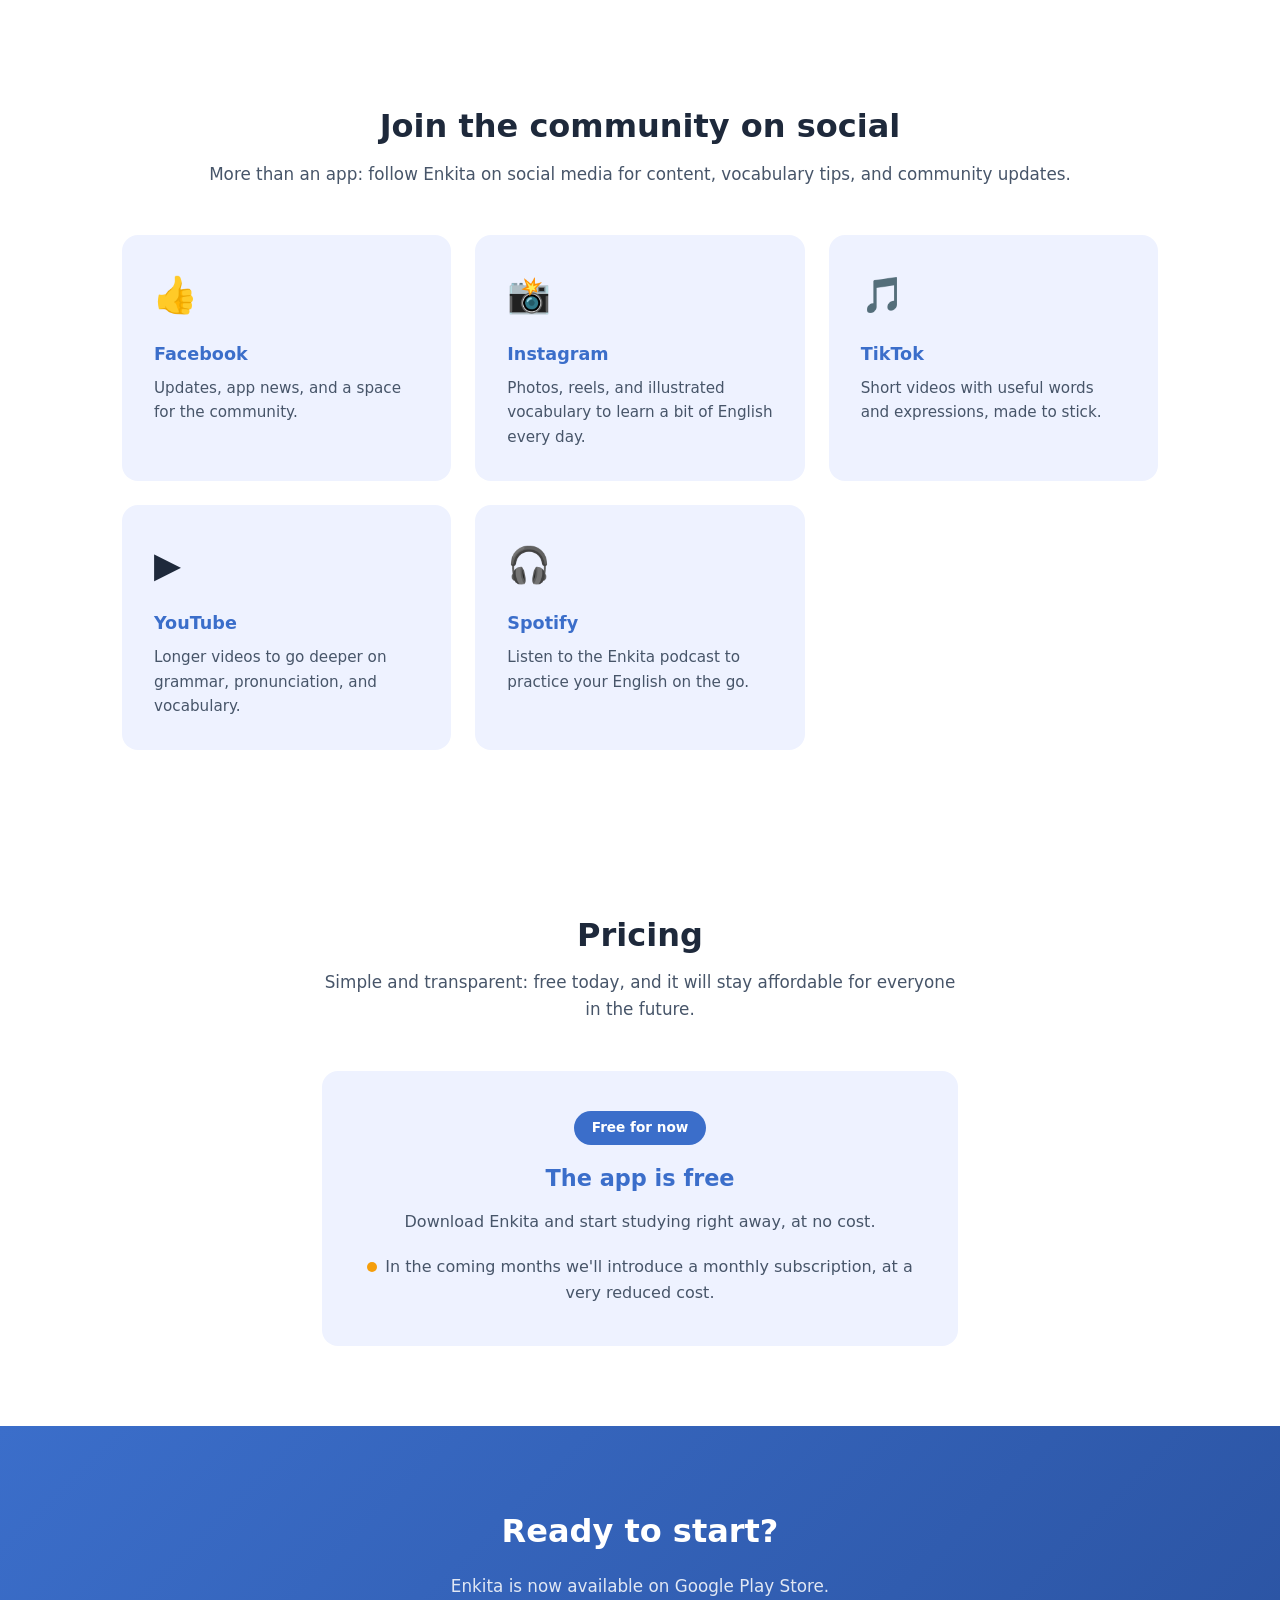
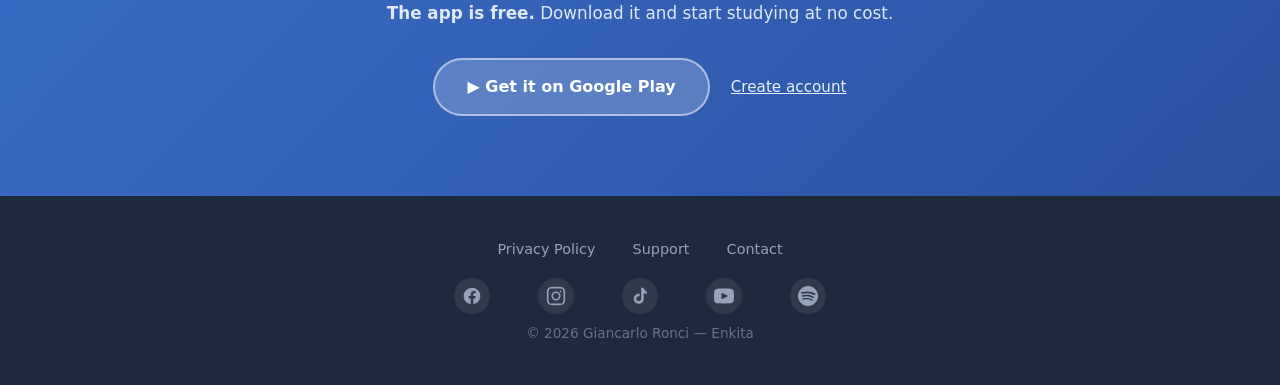
==== commit 20abe4ab: "Add Spotify icon to footer social links Co-Authored-By: Claude Sonnet 4.6 <noreply@anthropic.com>" ====
--- a/index.html
+++ b/index.html
@@ -203,6 +203,9 @@
       <a class="social-icon" href="https://www.youtube.com/@EnkitaApp" target="_blank" rel="noopener" aria-label="YouTube">
         <svg width="20" height="20" viewBox="0 0 24 24" fill="currentColor" aria-hidden="true"><path fill-rule="evenodd" d="M19.615 3.184c-3.604-.246-11.631-.245-15.23 0-3.897.266-4.356 2.62-4.385 8.816.029 6.185.484 8.549 4.385 8.816 3.6.245 11.626.246 15.23 0 3.897-.266 4.356-2.62 4.385-8.816-.029-6.185-.484-8.549-4.385-8.816zm-10.615 12.816v-8l8 3.993-8 4.007z"/></svg>
       </a>
+      <a class="social-icon" href="https://open.spotify.com/show/76ZdFBOd5gxynrxCpDv35M" target="_blank" rel="noopener" aria-label="Spotify">
+        <svg width="20" height="20" viewBox="0 0 24 24" fill="currentColor" aria-hidden="true"><path d="M12 0C5.4 0 0 5.4 0 12s5.4 12 12 12 12-5.4 12-12S18.66 0 12 0zm5.521 17.34c-.24.36-.66.48-1.021.24-2.82-1.74-6.36-2.1-10.561-1.141-.418.122-.779-.179-.899-.539-.12-.421.18-.78.54-.9 4.56-1.021 8.52-.6 11.64 1.32.42.18.479.66.301 1.02zm1.44-3.3c-.301.42-.841.6-1.262.3-3.239-1.98-8.159-2.58-11.939-1.38-.479.12-1.02-.12-1.14-.6-.12-.48.12-1.02.6-1.14C9.6 9.9 15 10.561 18.72 12.84c.36.181.54.78.24 1.2zm.12-3.36C15.24 8.4 8.82 8.16 5.16 9.301c-.6.179-1.2-.181-1.38-.721-.18-.601.18-1.2.72-1.381 4.26-1.26 11.28-1.02 15.721 1.621.539.3.719 1.02.419 1.56-.299.421-1.02.599-1.559.3z"/></svg>
+      </a>
     </div>
     <p class="footer-copy">© 2026 Giancarlo Ronci — Enkita</p>
   </footer>
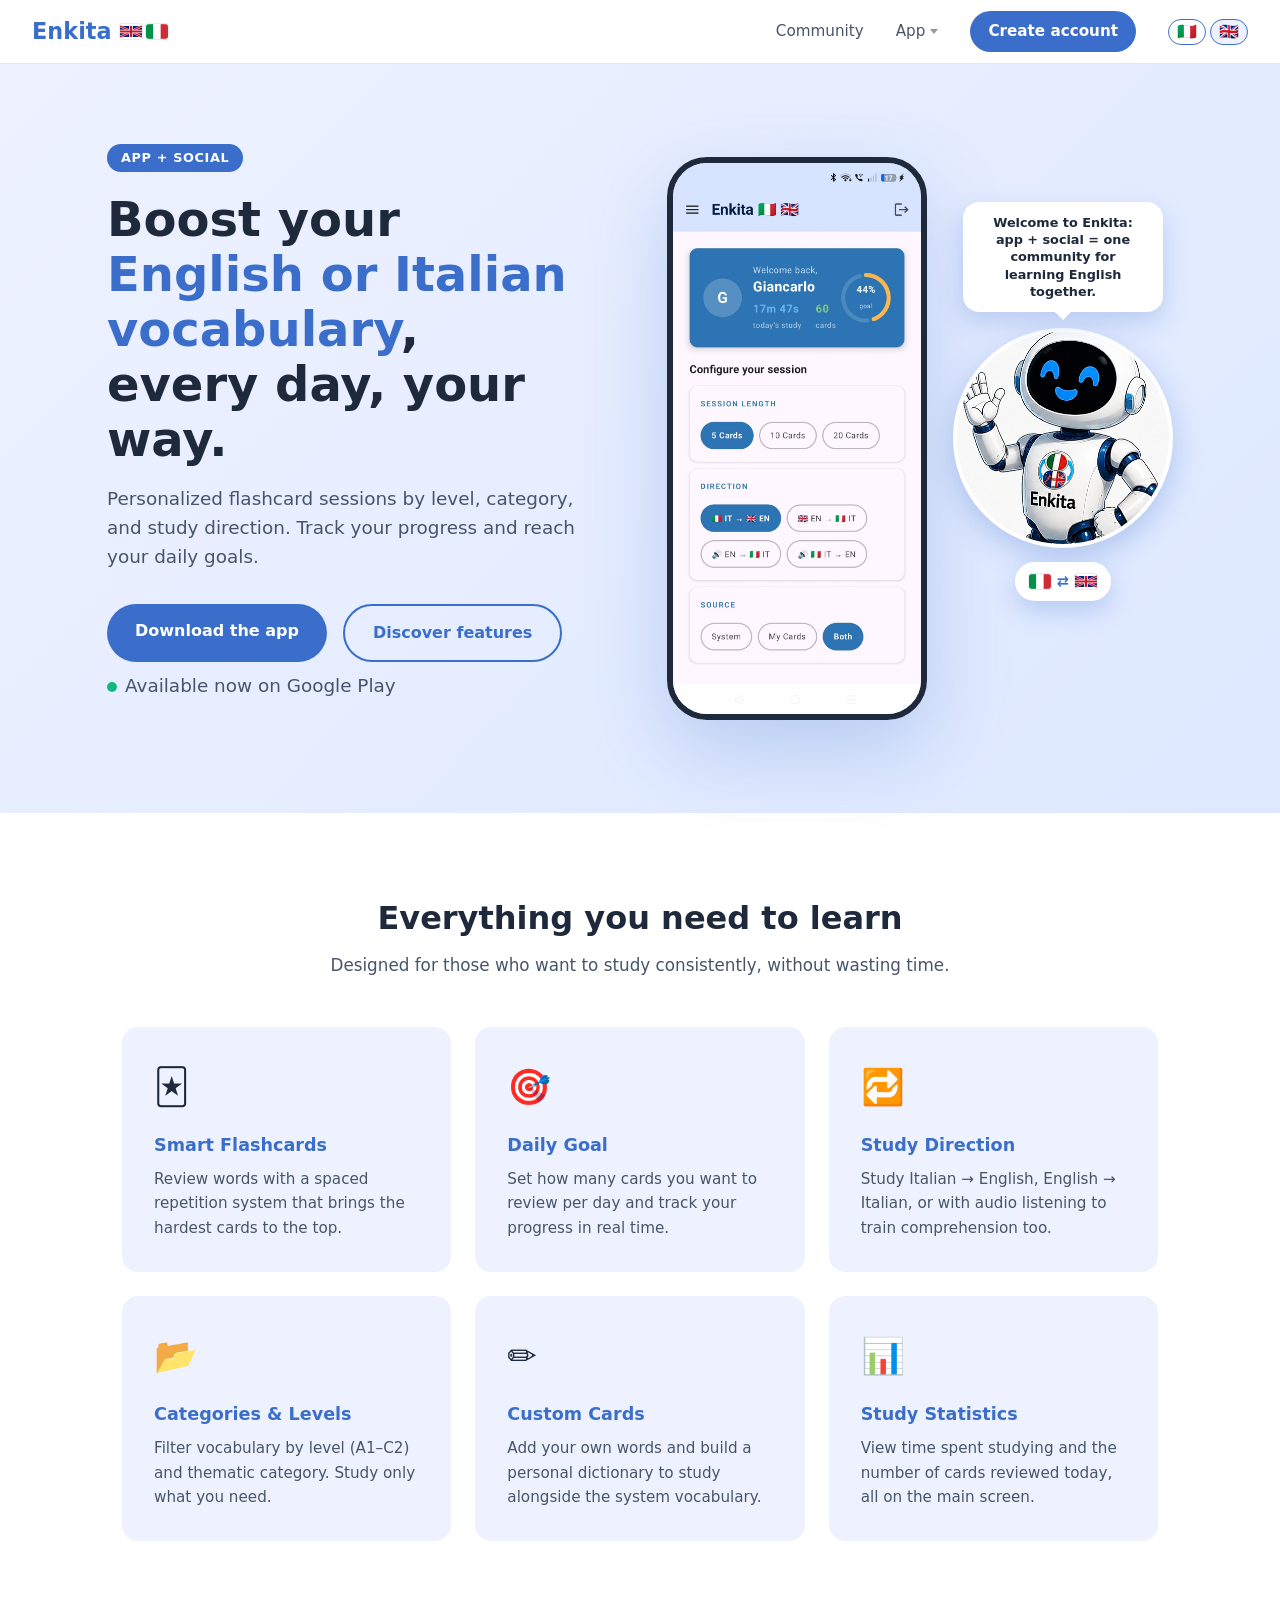
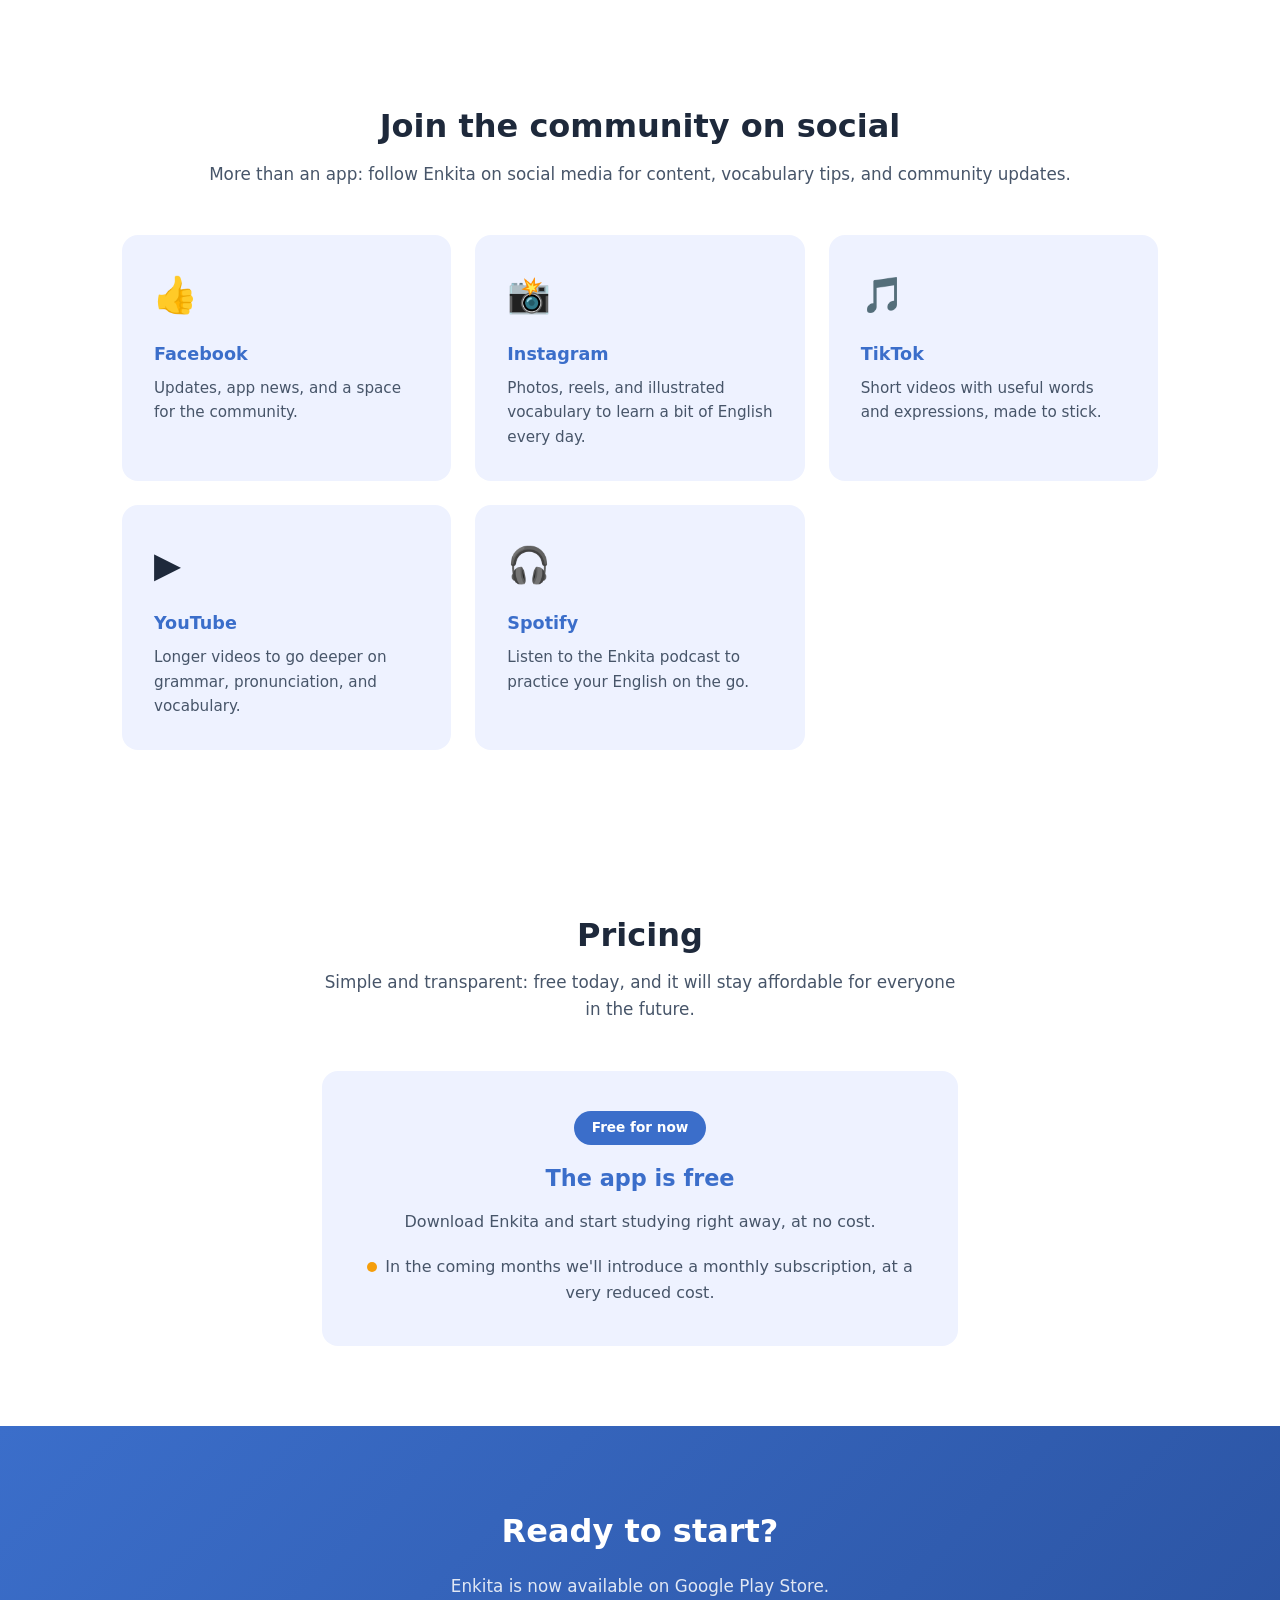
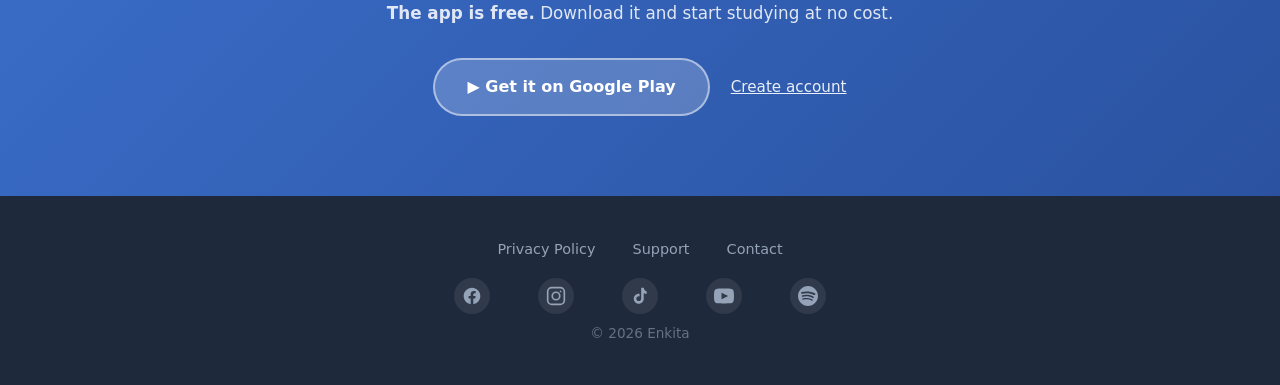
==== commit 3b6b5198: "Remove personal name from footer copyright line Co-Authored-By: Claude Sonnet 4.6 <noreply@anthropic" ====
--- a/index.html
+++ b/index.html
@@ -207,7 +207,7 @@
         <svg width="20" height="20" viewBox="0 0 24 24" fill="currentColor" aria-hidden="true"><path d="M12 0C5.4 0 0 5.4 0 12s5.4 12 12 12 12-5.4 12-12S18.66 0 12 0zm5.521 17.34c-.24.36-.66.48-1.021.24-2.82-1.74-6.36-2.1-10.561-1.141-.418.122-.779-.179-.899-.539-.12-.421.18-.78.54-.9 4.56-1.021 8.52-.6 11.64 1.32.42.18.479.66.301 1.02zm1.44-3.3c-.301.42-.841.6-1.262.3-3.239-1.98-8.159-2.58-11.939-1.38-.479.12-1.02-.12-1.14-.6-.12-.48.12-1.02.6-1.14C9.6 9.9 15 10.561 18.72 12.84c.36.181.54.78.24 1.2zm.12-3.36C15.24 8.4 8.82 8.16 5.16 9.301c-.6.179-1.2-.181-1.38-.721-.18-.601.18-1.2.72-1.381 4.26-1.26 11.28-1.02 15.721 1.621.539.3.719 1.02.419 1.56-.299.421-1.02.599-1.559.3z"/></svg>
       </a>
     </div>
-    <p class="footer-copy">© 2026 Giancarlo Ronci — Enkita</p>
+    <p class="footer-copy">© 2026 Enkita</p>
   </footer>
 
   <script src="js/i18n.js"></script>
